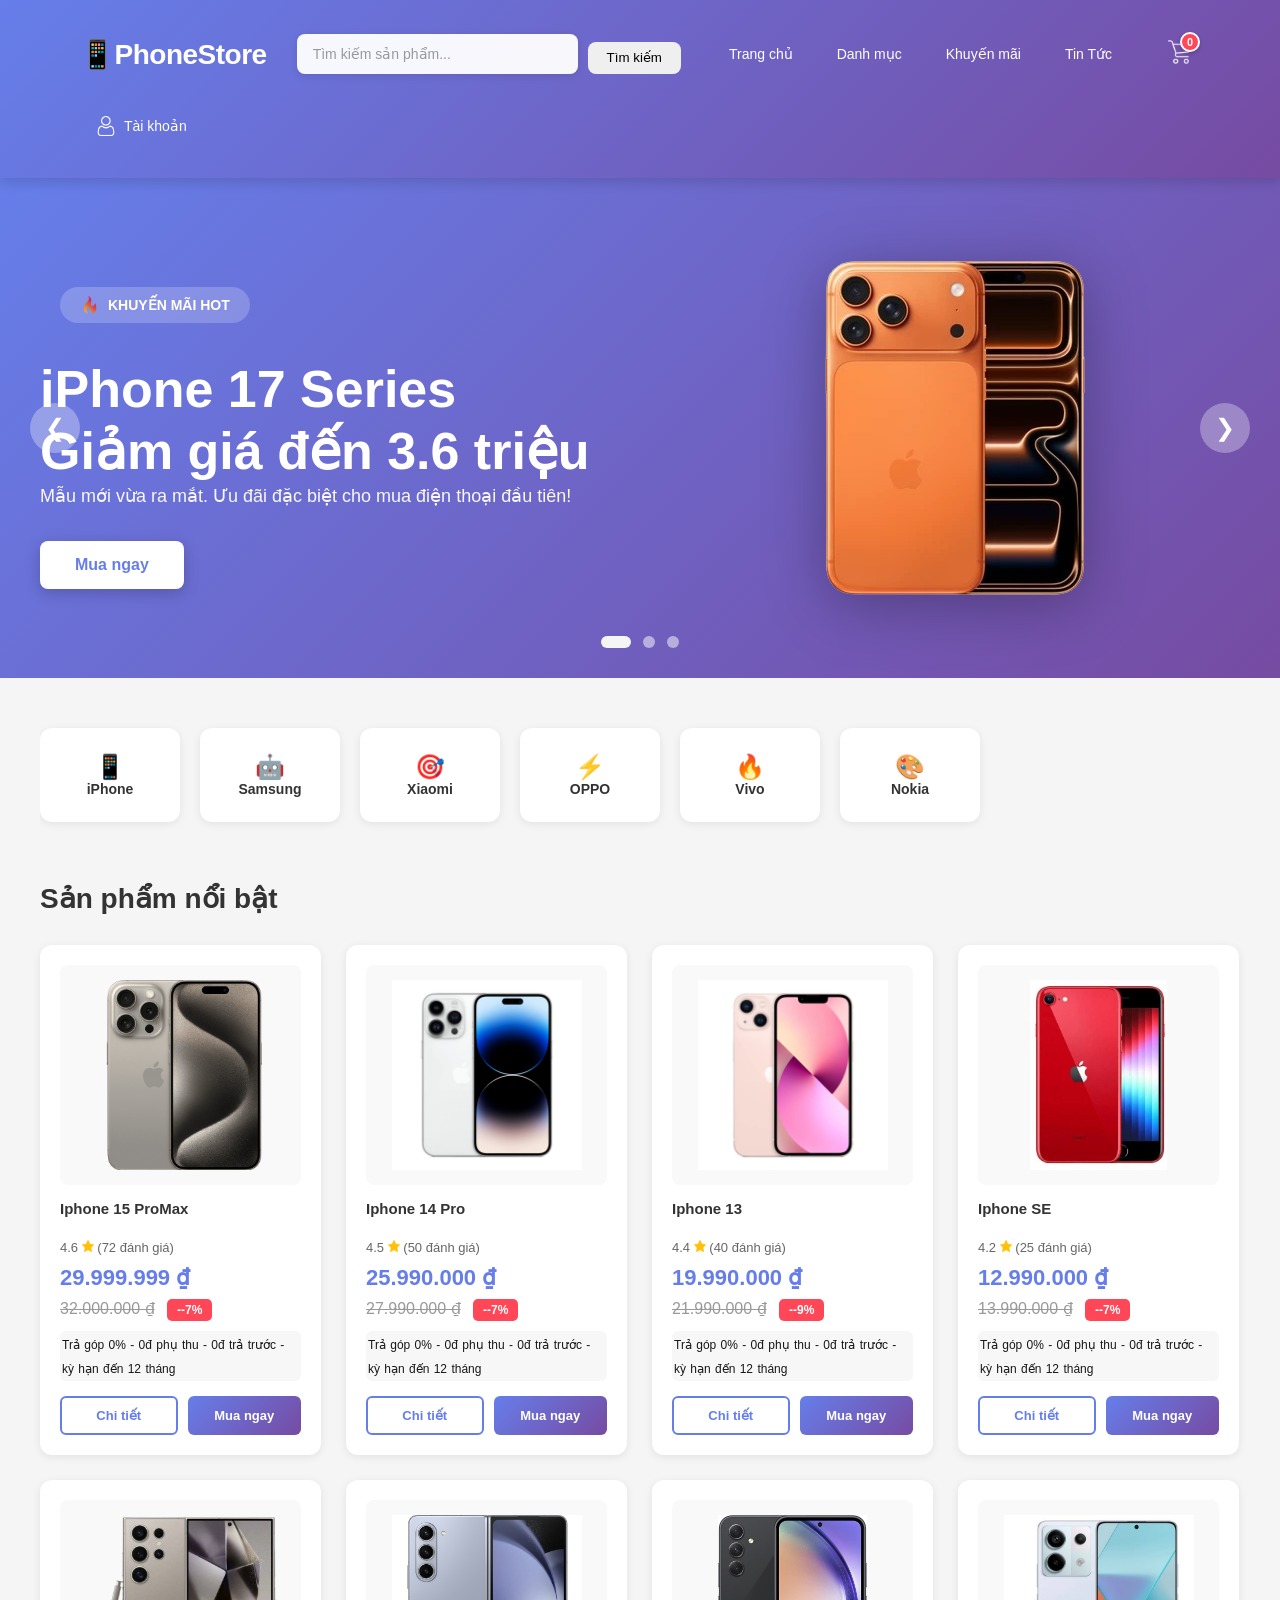
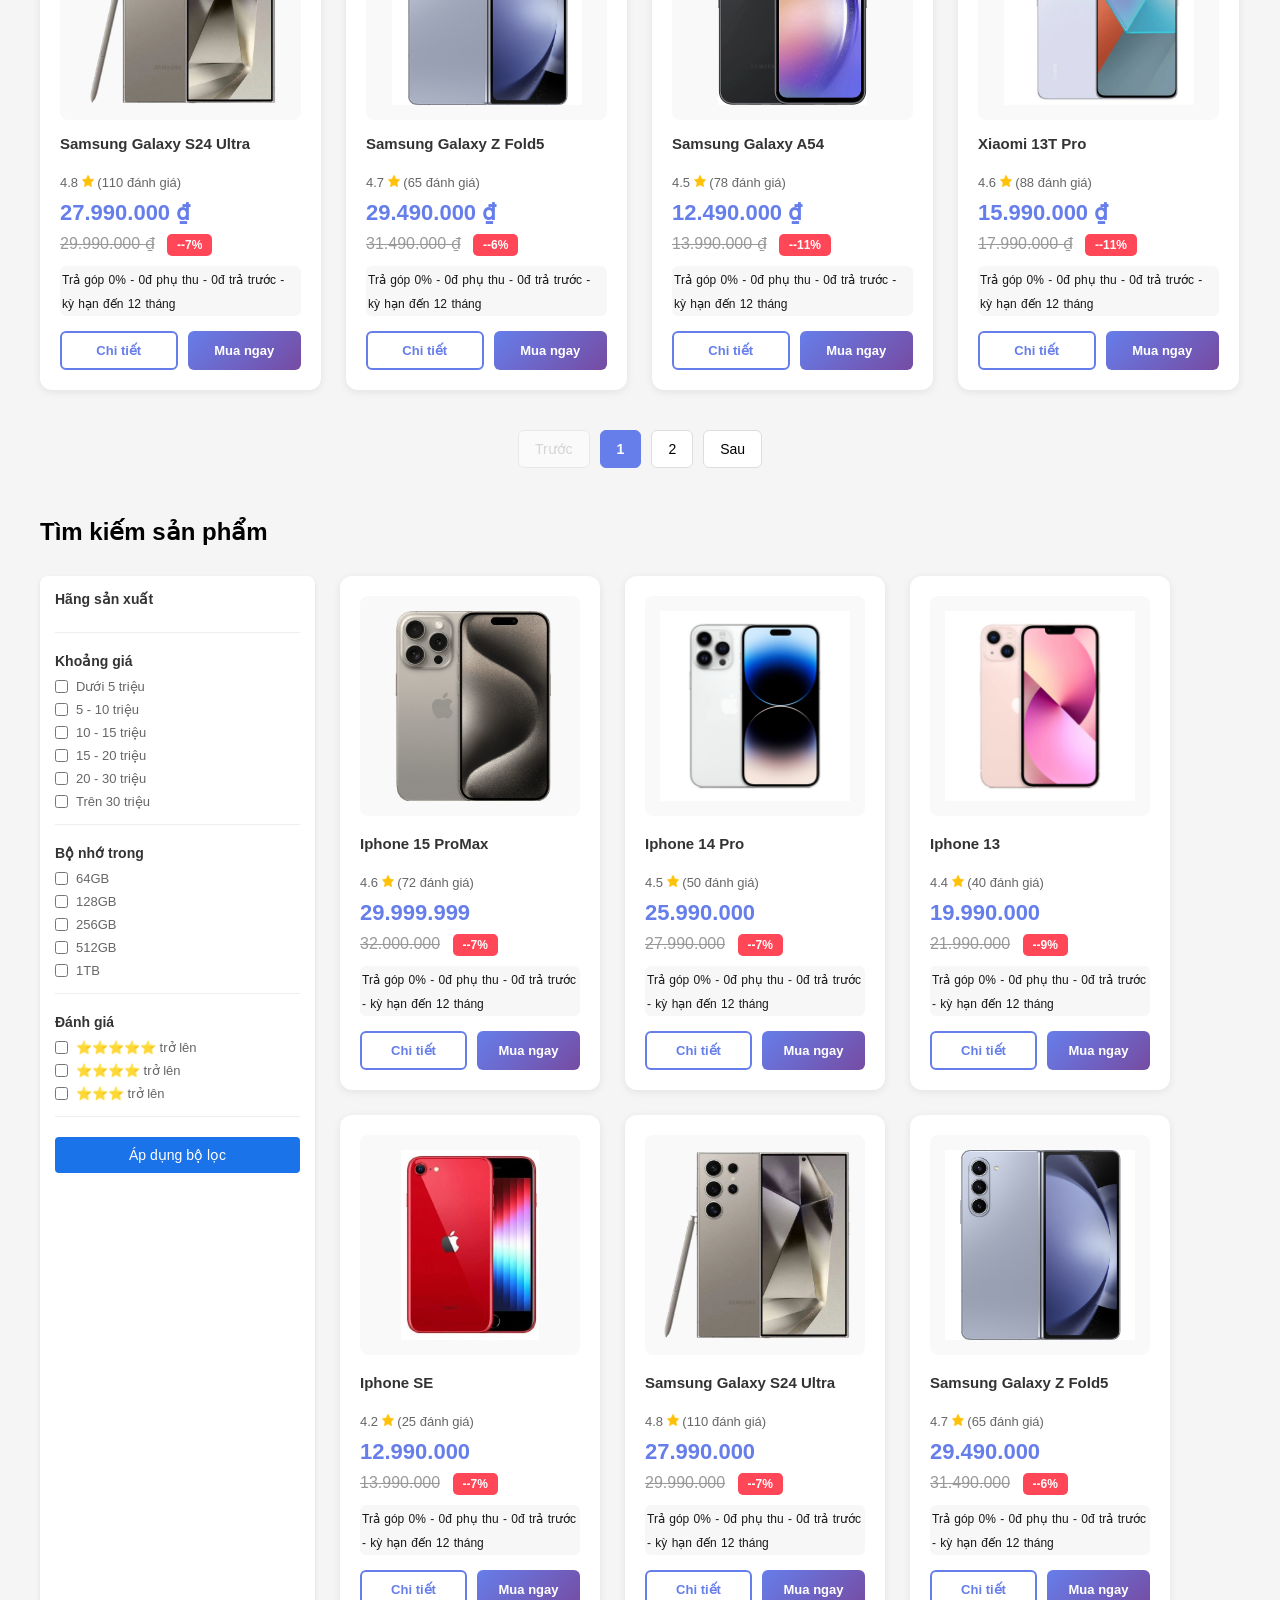
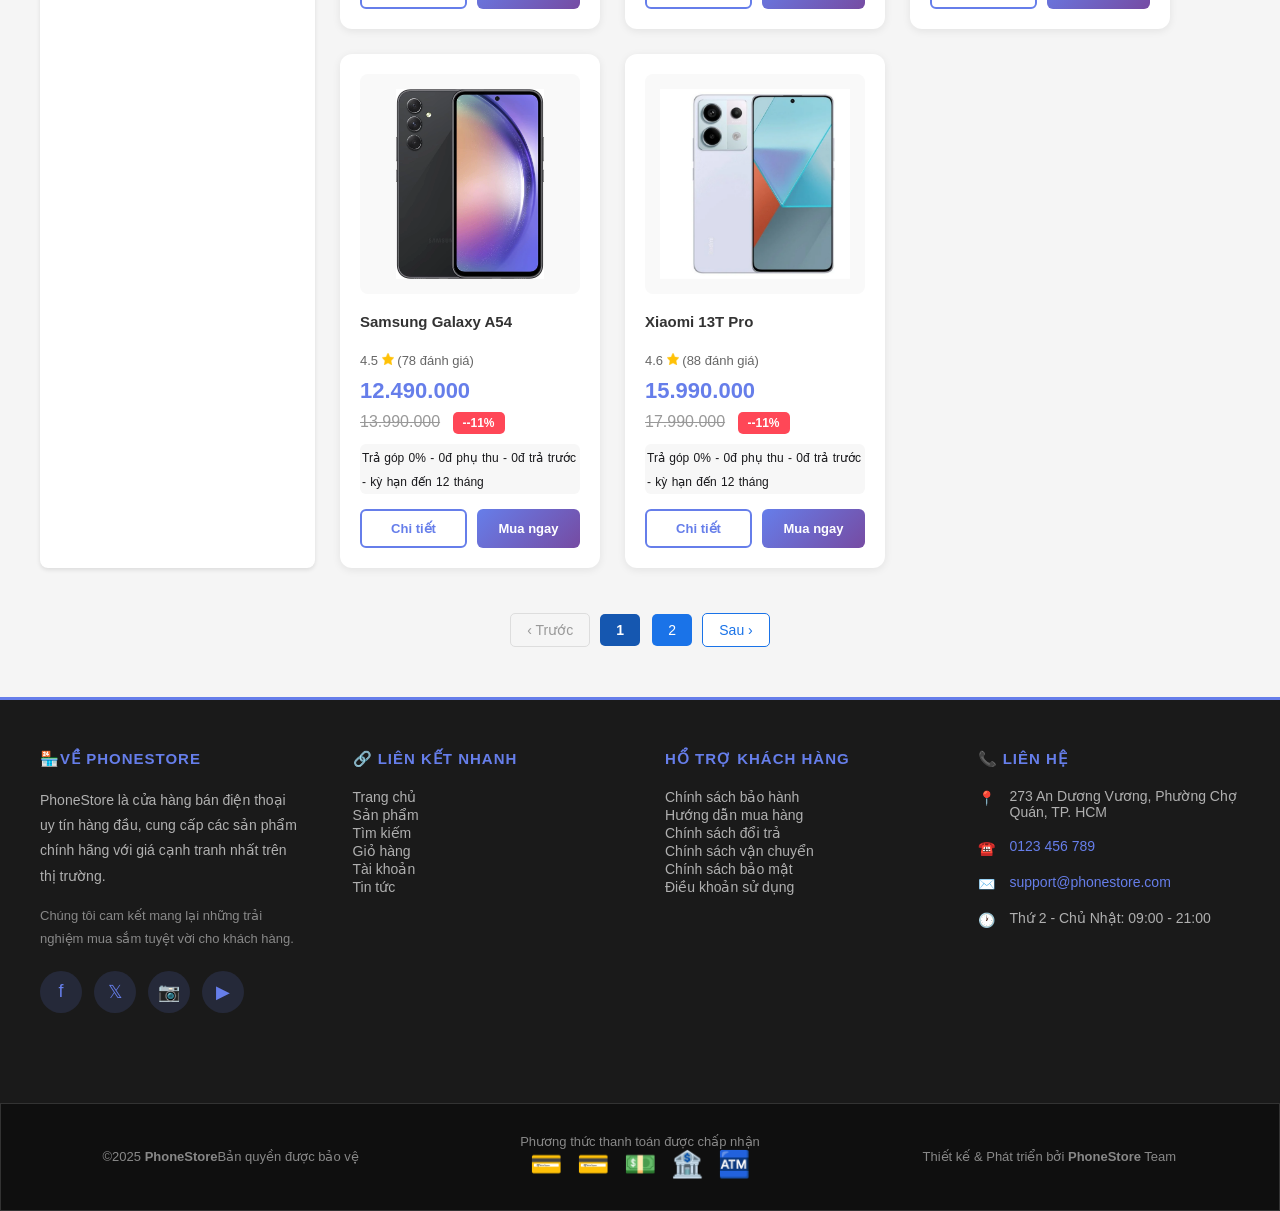
==== index.html @ 8c1ac4fa "cập nhật icon của web" ====
<!DOCTYPE html>
<html lang="en">

<head>
  <meta charset="UTF-8">
  <meta name="viewport" content="width=device-width, initial-scale=1.0">
  <link rel="icon" type="image/png" href="./assets/images/icons/logo-web.png">
  <link rel="shortcut icon" type="image/png" href="./assets/images/icons/logo-web.png">
  <title>Trang Chính Của Web Bán Điện Thoại</title>
  <link rel="stylesheet" href="./assets/css/duyddawng-components.css">
  <link rel="stylesheet" href="./assets/css/tuankhoi-user.css">
  <link rel="stylesheet" href="./assets/css/nt_nhan-search_bar.css">
  <link rel="stylesheet" href="assets/css/cuong-product-detail.css">
  <link rel="stylesheet" href="https://cdnjs.cloudflare.com/ajax/libs/font-awesome/6.0.0-beta3/css/all.min.css">
</head>

</head>

<body>
  <header class="main-header">
    <!-- Phần top của Header -->
    <div class="header-top">
      <!-- Logo -->
      <div class="logo">
        <a href="index.html">📱PhoneStore</a>
      </div>
      <!-- Thanh tìm kiếm (Thanh Nhàn) -->
      <div class="search-bar">
        <input type="text" placeholder="Tìm kiếm sản phẩm...">
        <button class="search-bar-btn">Tìm kiếm</button>
      </div>
      <!-- Menu điều hướng chính -->
      <nav class="main-nav">
        <ul>
          <li><a href="index.html#home">Trang chủ</a></li>
          <li><a href="index.html#products">Danh mục </a></li>
          <li><a href="index.html#promotions">Khuyến mãi</a></li>
          <li><a href="index.html#">Tin Tức</a></li>
        </ul>
      </nav>
      <!-- Hành động người dùng -->
      <div class="user-actions">
        <!-- Giỏ Hàng (Quốc Cường)-->
        <!-- Trỏ đến user-account.html và dùng hash #cart để sử dụng router -->
        <a href="user-account.html#cart" class="cart-icon">
          <div class="cart-icon-wrapper">
            <img src="./assets/images/icons/icon-cart.png" alt="icon cart" class="logo">
            <span class="cart-count">0</span>
          </div>
        </a>
      </div>
      <!-- Tài khoản (Tuấn Khôi) -->
      <div class="user-acount-area">
        <a class="acount-icon">
          <img src="./assets/images/icons/logo-account.png" alt="logo account" class="logo">
          <span>Tài khoản</span>
        </a>
      </div>
    </div>
  </header>
  <main>
    <!-- Banner/Slider Section -->
    <!-- nội dung nổi bật rộng lớn  -->
    <section class="hero-section">
      <div id="slider-container">
        <!-- Slide 1  -->
        <div class="slide active">
          <div class="slide-content">
            <div class="slide-text">
              <span class="slide-label">
                <img src="./assets/images/icons/fire.png" alt="icon promotion" class="icon-color">
                Khuyến Mãi Hot
              </span>
              <h1>iPhone 17 Series<br>Giảm giá đến 3.6 triệu</h1>
              <p>Mẫu mới vừa ra mắt. Ưu đãi đặc biệt cho mua điện thoại đầu tiên!</p>
              <!-- call to action  -->
              <a href="#products" class="cta-button">Mua ngay</a>
            </div>
            <div class="slide-img">
              <img src="./assets/images/products/ip17.png" alt="iphone 17 silde ">
            </div>
          </div>
        </div>
        <!-- ========Sile 2========= -->
        <div class="slide ">
          <div class="slide-content">
            <div class="slide-text">
              <span class="slide-label">
                <img src="./assets/images/icons/new.png" alt="Flagship" class="icon-color">
                Flagship Mới
              </span>
              <h1>Samsung Galaxy S25 Ultra<br>Công nghệ AI đột phá</h1>
              <p>Trải nghiệm tính năng AI thông minh. Giá ưu đãi chỉ có tại PhoneStore.</p>
              <a href="products" class="cta-button">Khám phá →</a>
            </div>
            <div class="slide-img">
              <img src="./assets/images/products/samsung-galaxy-s25-ultra.png" alt="Samsung Galaxy S25 Ultra">
            </div>
          </div>
        </div>
        <!-- ================ Sile 3 ================ -->
        <div class="slide">
          <div class="slide-content">
            <div class="slide-text">
              <span class="slide-label">
                <img src="./assets/images/icons/hot-deal.png" alt="Deal" class="icon-color">
                Deal Đặt Biệt
              </span>
              <h1>Xiaomi 15T Pro<br>Giá chỉ 19.360.000đ</h1>
              <p>Hiệu năng mạnh mẽ, camera đỉnh cao. Trả góp 0% lãi suất.</p>
              <a href="#products" class="cta-button">Xem ngay →</a>
            </div>
            <div class="slide-img">
              <img src="./assets/images/products/xiaomi-15t-pro.png" alt="Xiaomi 15T Pro">
            </div>
          </div>
        </div>
        <!-- nav Arrows -->
        <button class="slider-arrow prev" onclick="changeSlide(-1)">❮</button>
        <button class="slider-arrow next" onclick="changeSlide(1)">❯</button>
        <!-- nav Dots -->
        <div class="slider-nav">
          <span class="slider-dot active" onclick="setSlide(0)"></span>
          <span class="slider-dot" onclick="setSlide(1)"></span>
          <span class="slider-dot" onclick="setSlide(2)"></span>
        </div>
      </div>
    </section>
    <!-- Category Quick Access -->
    <section class="category-section" id="category-card">
      <div class="category-flex">
      </div>
      <!-- <a href="#" class="category-card">
          <div class="category-icon">🍎</div>
          <span>iPhone</span>
        </a>
        <a href="#" class="category-card">
          <div class="category-icon">📱</div>
          <span>Samsung</span>
        </a>
        <a href="#" class="category-card">
          <div class="category-icon">💫</div>
          <span>Oppo</span>
        </a>
        <a href="#" class="category-card">
          <div class="category-icon">🎯</div>
          <span>Xiaomi</span>
        </a>
        <a href="#" class="category-card">
          <div class="category-icon">⚡</div>
          <span>Vivo</span>
        </a>
        <a href="#" class="category-card">
          <div class="category-icon">🎨</div>
          <span>Realme</span>
        </a> -->
    </section>
    <!-- ==============PRODUCT================ -->
    <section class="products-section" id="products">
      <div class="section-header">
        <h2>Sản phẩm nổi bật</h2>
      </div>
      <div class="products-flex">
        <!-- Product 1 -->

      </div>
      <div class="product-detail">

      </div>
      <!-- Pagination -->
      <div class="pagination">

      </div>
    </section>

    <!--====================== search product===============================-->
    <div class="search-product-wrapper">
      <div class="search-product-header">
        <h2>Tìm kiếm sản phẩm</h2>
      </div>

      <div class="search-product-content-wrapper">
        <div class="search-product-navbar">
          <div class="filter-section">
            <div class="filter-group">
              <h3>Hãng sản xuất</h3>
              <div class="filter-options search-product-type">
                <label><input type="checkbox" value="Apple"> Apple</label>
                <label><input type="checkbox" value="Samsung"> Samsung</label>
                <label><input type="checkbox" value="Xiaomi"> Xiaomi</label>
                <label><input type="checkbox" value="OPPO"> OPPO</label>
                <label><input type="checkbox" value="Vivo"> Vivo</label>
                <label><input type="checkbox" value="Realme"> Realme</label>
              </div>
            </div>

            <div class="filter-group">
              <h3>Khoảng giá</h3>
              <div class="filter-options">
                <label><input type="checkbox" value="0-5"> Dưới 5 triệu</label>
                <label><input type="checkbox" value="5-10"> 5 - 10 triệu</label>
                <label><input type="checkbox" value="10-15"> 10 - 15 triệu</label>
                <label><input type="checkbox" value="15-20"> 15 - 20 triệu</label>
                <label><input type="checkbox" value="20-30"> 20 - 30 triệu</label>
                <label><input type="checkbox" value="30+"> Trên 30 triệu</label>
              </div>
            </div>

            <div class="filter-group">
              <h3>Bộ nhớ trong</h3>
              <div class="filter-options">
                <label><input type="checkbox" value="64GB"> 64GB</label>
                <label><input type="checkbox" value="128GB"> 128GB</label>
                <label><input type="checkbox" value="256GB"> 256GB</label>
                <label><input type="checkbox" value="512GB"> 512GB</label>
                <label><input type="checkbox" value="1TB"> 1TB</label>
              </div>
            </div>

            <div class="filter-group">
              <h3>Đánh giá</h3>
              <div class="filter-options">
                <label><input type="checkbox" value="5"> ⭐⭐⭐⭐⭐ trở lên</label>
                <label><input type="checkbox" value="4"> ⭐⭐⭐⭐ trở lên</label>
                <label><input type="checkbox" value="3"> ⭐⭐⭐ trở lên</label>
              </div>
            </div>

            <button class="apply-filter">Áp dụng bộ lọc</button>
          </div>
        </div>
        <div class="search-product-content">

        </div>
        <div class="search-product-pagination"></div>
      </div>
    </div>
    <!-- quoocscuongwf-render Product details -->
    <div class="product-container">
    </div>
  </main>
  <footer>
    <div class="footer-content">

      <div class="footer-section">
        <h3>🏪Về PhoneStore</h3>
        <p>PhoneStore là cửa hàng bán điện thoại uy tín hàng đầu, cung cấp các sản phẩm chính hãng với giá cạnh tranh
          nhất trên thị trường.</p>
        <p style="margin-top: 15px; color: #888; font-size: 13px;">Chúng tôi cam kết mang lại những trải nghiệm mua sắm
          tuyệt vời cho khách hàng.</p>
        <div class="social-links">
          <a href="#" title="Facebook">f</a>
          <a href="#" title="Twitter">𝕏</a>
          <a href="#" title="Instagram">📷</a>
          <a href="#" title="YouTube">▶</a>
        </div>
      </div>
      <!-- link truy cập nhanh  -->
      <div class="footer-section">
        <h3>🔗 Liên Kết Nhanh</h3>
        <ul>
          <li><a href="index.html">Trang chủ</a></li>
          <li><a href="index.html#products">Sản phẩm</a></li>
          <li><a href="#search">Tìm kiếm</a></li>
          <li><a href="user-account.html#cart">Giỏ hàng</a></li>
          <li><a href="auth.html">Tài khoản</a></li>
          <li><a href="#news">Tin tức</a></li>
        </ul>
      </div>
      <!-- dịch vụ khách hàng  -->
      <div class="footer-section">
        <h3>Hổ Trợ Khách Hàng</h3>
        <ul>
          <li><a href="#">Chính sách bảo hành</a></li>
          <li><a href="#">Hướng dẫn mua hàng</a></li>
          <li><a href="#">Chính sách đổi trả</a></li>
          <li><a href="#">Chính sách vận chuyển</a></li>
          <li><a href="#">Chính sách bảo mật</a></li>
          <li><a href="#">Điều khoản sử dụng</a></li>
        </ul>
      </div>
      <!-- thông tin liên lạc  -->
      <div class="footer-section">
        <h3>📞 Liên Hệ</h3>
        <div class="contact-info">
          <span class="contact-info-icon">📍</span>
          <span>273 An Dương Vương, Phường Chợ Quán, TP. HCM</span>
        </div>
        <div class="contact-info">
          <span class="contact-info-icon">☎️</span>
          <span><a href="tel:0123456789">0123 456 789</a></span>
        </div>
        <div class="contact-info">
          <span class="contact-info-icon">✉️</span>
          <span><a href="mailto:support@phonestore.com">support@phonestore.com</a></span>
        </div>
        <div class="contact-info">
          <span class="contact-info-icon">🕐</span>
          <span>Thứ 2 - Chủ Nhật: 09:00 - 21:00</span>
        </div>
      </div>
    </div>

    <!-- Footer Buttom  -->
    <div class="footer-bottom">
      <div class="footer-bottom-content">
        <div class="footer-bottom-left">
          <p>&copy;2025 <strong>PhoneStore</strong>Bản quyền được bảo vệ</p>
        </div>
        <div class="footer-bottom-center">
          <p>Phương thức thanh toán được chấp nhận</p>
          <div class="payment-methods">
            <span class="payment-icon" title="Visa">💳</span>
            <span class="payment-icon" title="Mastercard">💳</span>
            <span class="payment-icon" title="Tiền mặt (COD)">💵</span>
            <span class="payment-icon" title="PayPal">🏦</span>
            <span class="payment-icon" title="Chuyển khoản">🏧</span>
          </div>
        </div>
        <div class="footer-bottom-right">
          <p>Thiết kế & Phát triển bởi <strong>PhoneStore</strong> Team</p>
        </div>
      </div>
    </div>
  </footer>
  <!--=============== PHẢI ĐỂ ĐẦU ================-->
  <script src="./assets/js/storage-config.js"></script>
  <script src="./assets/js/duyddawng-data-categories.js"></script>
  <script src="./assets/js/Trang-dataProduct.js"></script>
  <!-- ========================================== -->
  <script src="./assets/js/compoment.js"></script>
  <script src="./assets/js/Trang-dataImportGoods.js"></script>

  <script src="./assets/js/quoocscuongwf-index.js"></script>
  <script type="module" src="./assets/js/quoocscuongwf-cart.js"></script>
  <script src="./assets/js/user-local-storage.js"></script>
  <script src="./assets/js/duyddawng-category-sync.js"></script>
  <script src="./assets/js/tuankhoi-validation.js"></script>
  <script src="./assets/js/nt_nhan-search_bar.js"></script>
</body>

</html>
---- assets/css/duyddawng-components.css ----
.fa-home:before {
    content: "🏠";
}

.fa-tags:before {
    content: "🏷️";
}

.fa-box:before {
    content: "📦";
}

.fa-shopping-cart:before {
    content: "🛒";
}

.fa-edit:before {
    content: "✏️";
}

.fa-eye-slash:before {
    content: "👁️‍🗨️";
}

/* Cập nhật emoji */
.fa-eye:before {
    content: "👁️";
}

.fa-chevron-left:before {
    content: "◀";
}

.fa-chevron-right:before {
    content: "▶";
}

.fa-check-circle:before {
    content: "✓";
}

.fa-inbox:before {
    content: "📥";
}

.fa-times-circle:before {
    content: "✗";
}

.fa-upload:before {
    content: "📤";
}

.fa-image:before {
    content: "🖼️";
}

.fa-plus:before {
    content: "➕";
}

.fa-times:before {
    content: "✖️";
}

.fa-check:before {
    content: "✔️";
}
.fa-save::before{
    content: "💾";
}
html, body {
    height: 100%;
}
body {
    display: flex;
    flex-direction: column;
}
/* =================HEADER=========== */
/* xóa mặc định  */
* {
    margin: 0;
    padding: 0;
    box-sizing: border-box;
}

body {
    font-family: 'Segoe UI', Tahoma, Geneva, Verdana, sans-serif;
    background-color: #f5f5f5;
    min-width: 500px;
}
/* header chính */
.main-header {
    background: linear-gradient(135deg, #667eea 0%, #764ba2 100%);
    position: sticky;
    /* cho lúc nào cũng ở trên  */
    top: 0;
    /* độ chìm -> me 1000 */
    z-index: 1000;
    box-shadow: 0 4px 12px rgba(0, 0, 0, 0.15);
    padding: 16px 40px;
    display: flex;
    justify-content: space-between;
    align-items: center;
}

/* bố cục header  */
.header-top {
    display: flex;
    justify-content: space-between;
    align-items: center;
    padding: 16px 40px;
    /* khoảng cách giữa các phần tử */
    gap: 30px;
    /* cho xuống hàng  */
    flex-wrap: wrap;
}

/* logo */
.logo a {
    /* bỏ gạch dưới  */
    text-decoration: none;
    font-size: 28px;
    font-weight: 700;
    color: white;
    /* giảm khoảng cách */
    letter-spacing: -0.5px;
    /* không cho xuống hàng  */
    white-space: nowrap;
}
/* thanh tìm kiếm  */
.search-bar {
    /* 1 1 0 */
    flex: 1;
    min-width: 250px;
    position: relative;
}

.search-bar input {
    width: 100%;
    padding: 12px 16px;
    /* xóa border và bo tròn gốc */
    border: none;
    border-radius: 8px;
    background-color: rgba(255, 255, 255, 0.95);
    font-size: 14px;
    /* tất cả hiệu ứng 0.3s */
    transition: all 0.3s ease;
    /* THÊM MỚI: Thêm shadow cho input */
    box-shadow: 0 2px 8px rgba(0, 0, 0, 0.1);
}

.search-bar input:focus {
    outline: none;
    background-color: white;
    box-shadow: 0 4px 12px rgba(0, 0, 0, 0.15);
}
/* chữ chìm đổi màu */
.search-bar input::placeholder {
    color: #999;
}

/* menu điều hướng  */
.main-nav ul {
    list-style: none;
    display: flex;
    gap: 8px;
    align-items: center;
}

.main-nav a {
    display: block;
    padding: 10px 18px;
    text-decoration: none;
    color: white;
    font-weight: 500;
    font-size: 14px;
    border-radius: 6px;
    /* tất cả hiệu ứng 0.3s */
    transition: all 0.3s ease;
    position: relative;
}

.main-nav a:hover {
    background-color: rgba(255, 255, 255, 0.2);
    /* di chuyển lên trên  */
    transform: translateY(-2px);
}
/* tạo phần tử giả dấu gạch dưới  */
.main-nav a::after {
    /* không cần chèn cái gì vào hết  */
    content: '';
    /* duy chuyển tự do */
    position: absolute;
    bottom: 5px;
    left: 18px;
    right: 18px;
    height: 2px;
    background-color: white;
    /* ban đầu ẩn nó đi  */
    transform: scaleX(0);
    transition: transform 0.3s ease;
}

/* bấm vào mới hiện */
.main-nav a:hover::after {
    transform: scaleX(1);
}
/* hành động người dùng  */
.user-actions {
    display: flex;
    gap: 20px;
    align-items: center;
}

/* con chỏ  */
.cart-icon-wrapper, .acount-icon {
    position: relative;
    padding: 8px;
    cursor: pointer;
    transition: transform 0.3s ease;
}

/* phóng to lên tí */
.cart-icon-wrapper:hover, .acount-icon:hover {
    transform: scale(1.1);
}
/* icon */
.cart-icon-wrapper img, .acount-icon img {
    width: 24px;
    height: 24px;
    /* THÊM MỚI: Filter để icon trắng trên background tối */
    filter: brightness(0) invert(1);
}

/* số điếm giỏ hàng  */
.cart-count {
    position: absolute;
    top: 0;
    right: 0;
    background-color: #ff4757;
    border-radius: 50%;
    width: 20px;
    height: 20px;
    font-size: 11px;
    font-weight: bold;
    display: flex;
    align-items: center;
    justify-content: center;
    color: white;
    border: 2px solid white;
    box-shadow: 0 2px 4px rgba(0, 0, 0, 0.2);
}

/* tài khoản  */
.user-acount-area a {
    display: flex;
    align-items: center;
    gap: 8px;
    text-decoration: none;
    color: white;
    font-weight: 500;
    font-size: 14px;
    padding: 10px 16px;
    border-radius: 6px;
    /* tất cả hiệu ứng 0.3s */
    transition: all 0.3s ease;
}

.user-acount-area a:hover {
    background-color: rgba(255, 255, 255, 0.2);
    transform: translateY(-2px);
}

.user-acount-area img {
    width: 20px;
    height: 20px;
    filter: brightness(0) invert(1);
}

/*drop down menu, nho them user-acount-area*/
.dropdown-menu {
    border-radius: 15px;
    min-width: fit-content;
    min-height: fit-content;
    width: 200%;
    right: 0;
    top: calc(100% + 15px);
    background-color: white;
    position: absolute;
}

.dropdown-menu::after {
    content: "";
    position: absolute;
    right: 25px;
    top: -15px;
    border-top: none;
    border-right: 15px solid transparent;
    border-left: 15px solid transparent;
    border-bottom: 15px solid;
}

.dropdown-menu::before {
    content: "";
    position: absolute;
    top: -15px;
    width: 100%;
    height: 15px;
}

.dropdown-menu ul {
    list-style-type: none;
    min-width: fit-content;
    justify-content: space-evenly;
    display: flex;
    padding: 5px 0px;
    cursor: default;
}

.dropdown-menu ul li {
    width: 50%;
    display: flex;
    justify-content: center;
    padding: 0.3em 0;
}

.dropdown-menu ul li button {
    width: 80%;
    border: none;
    font-size: 14px;
    font-weight: bold;
    background: none;
    min-width: fit-content;
    cursor: pointer;
    align-items: center;
    padding: 0.4em 0.5em;
}

.dropdown-menu ul li #sign-in {
    border: solid 0.1px;
    border-radius: 5px;
    background-color: black;
    color: white;
}


.dropdown-menu ul li #sign-up {
    border: solid 0.1px;
    border-radius: 5px;
}

.cart-icon a {
    text-decoration: none;
    color: white;
}


/* =================FOOTER================ */
 footer {
    /* background-color: #1a1a1a; */
    background-color: #1a1a1a;
    border-top: 3px solid #667eea;
    margin-top: auto;
}
.footer-content{
    max-width: 1400px;
    /* sát trên trái phải auto */
    margin: 0 auto;
    padding: 50px 40px;
    display: flex;
    flex-wrap: wrap;
    justify-content: space-between;
    /* khoảng cách giữa các thư mục */
    gap: 50px;
}
.footer-section{
    /* điều phối xung quanh 220px */
    flex: 1 1 220px;
}
.footer-section h3{
    color: #667eea;
    margin-bottom: 20px;
    font-size: 15px;
    font-weight: 700;
    /* tất cả chữ thành in hoa */
    text-transform: uppercase;
    /* thêm khoảng cách giữa các chữ 1px */
    letter-spacing: 1px;
}
.footer-section ul{
    /* loại bỏ dấu tròn */
    list-style: none;
    gap: 14px;
}
.footer-section ul li a{
    color: #b0b0b0;
    text-decoration: none;
    font-size: 14px;
    transition: all 0.3s ease;
    /* áp dụng cho transfrorm và nó bao bọc phần tử (không chiếm hết dòng) */
    display: inline-block;
}
.footer-section ul li a:hover {
    color: #667eea;
    /* lên trên 5px */
    transform: translateX(5px);
}
.footer-section p {
    font-size: 14px;
    line-height: 1.8;
    margin-bottom: 15px;
    color: #b0b0b0;
}
/* tạo 1 cái container chứa thông tin riêng */
.contact-info{
    display: flex;
    /* trục phụ  */
    align-items: flex-start;
    margin-top: 18px;
    gap: 12px;
}
/* không thây đổi kích thước icon */
.contact-info-icon{
    color: #667eea;
    width: 20px;
    margin-top: 2px;
    flex-shrink: 0;
    font-size: 16px;
}
.contact-info span {
    font-size: 14px;
    color: #b0b0b0;
}
.contact-info a{
    color: #667eea;
    text-decoration: none;
    transition: all 0.3s ease;
}
.contact-info a:hover{
    color: #764ba2;
    text-decoration: underline;
}
.social-links {
    display: flex;
    gap: 12px;
    margin-top: 20px;
}
.social-links a{
    /* cho các phần trên 1 hàng */
    width: 42px;
    height: 42px;
    background-color: rgba(102, 126, 234, 0.15);
    color: #667eea;
    display: inline-flex;
    justify-content: center;
    align-items:center;
    border-radius: 50%;
    text-decoration: none;
    transition: all 0.3s ease;
    font-size: 18px;
    /* nền trong suốt cho mượt mà  */
    border:2px solid transparent ;
}
.social-links a:hover{
    background-color: #667eea;
    color:white;
    /* duy chuyển lên trên  */
    transform:translateY(-5px);
    border-color:#667eea;
}

 .footer-bottom{
    border: 1px solid #333;
    margin-top: 40px;
    padding-top: 30px;
    background-color: #0f0f0f;
 }
 /* =========FOOTER BOTTOM======== */
.footer-bottom-content {
    max-width: 1400px;
    margin: 0 auto;
    padding: 0 40px 30px 40px;
    display: flex;
    justify-content: space-between;
    align-items: center;
    gap: 30px;
    /* cho phép xuống dòng */
    flex-wrap: wrap;
}
.footer-bottom-left,
.footer-bottom-center,
.footer-bottom-right{
    text-align: center;
    flex: 1;
}
.footer-bottom p{
    font-size: 13px;
    color: #888;
}
.payment-methods{
    display: flex;
    gap: 15px;
    align-items: center;
    justify-content: center;
    flex-wrap: wrap;    
    font-size: 26px;
}
.payment-icon{
    color: #667eea;
    transition: all 0.3s ease;
    cursor: pointer;
}
.payment-icon:hover{
    transform: scale(1.2);
    color: #764ba2;
}
/* ============================= */

.icon-while{
    width: 20px;
    height: 20px;
    filter: brightness(0) invert(1);
}
.icon-color {
    width: 20px;
    height: 20px;
}
.icon-stars{
    width: 12px;
    height: 12px;
}
.admin-info {
    display: flex;
    align-items: center;
    gap: 15px;
    color: white;
}

.admin-avatar {
    width: 40px;
    height: 40px;
    background-color: rgba(255, 255, 255, 0.3);
    border-radius: 50%;
    display: flex;
    align-items: center;
    justify-content: center;
    font-size: 20px;
    border: 2px solid rgba(255, 255, 255, 0.5);
}

.admin-user {
    display: flex;
    flex-direction: column;
}

.admin-user span:first-child {
    font-weight: 600;
    font-size: 14px;
}

.admin-user span:last-child {
    font-size: 12px;
    opacity: 0.9;
}

.logout-btn {
    background-color: rgba(255, 255, 255, 0.2);
    color: white;
    border: none;
    padding: 8px 16px;
    border-radius: 6px;
    cursor: pointer;
    font-size: 14px;
    transition: all 0.3s ease;
    display: flex;
    align-items: center;
    gap: 8px;
}

.logout-btn:hover {
    background-color: rgba(255, 255, 255, 0.3);
    transform: translateY(-2px);
}

/* ===== MAIN CONTAINER - LAYOUT CHÍNH ===== */
.main-container {
    display: flex;
    flex: 1; /* Chiếm hết không gian còn lại */
}

/* ===== SIDEBAR - MENU TRÁI ===== */
.sidebar {
    width: 250px;
    background: linear-gradient(180deg, #667eea 0%, #5a67d8 100%);
    /* Gradient từ xanh sang tím, từ trên xuống dưới */
    color: white;
    padding: 30px 0;
    box-shadow: 2px 0 8px rgba(0, 0, 0, 0.1);
    overflow-y: auto; /* Cho phép scroll nếu menu dài */
}

.sidebar-brand {
    display: flex;
    align-items: center;
    gap: 12px;
    padding: 0 20px;
    margin-bottom: 40px;
    
}

.sidebar-brand-icon {
    font-size: 28px;
    background-color: rgba(255, 255, 255, 0.2);
    width: 45px;
    height: 45px;
    display: flex;
    align-items: center;
    justify-content: center;
    border-radius: 10px;
}

.sidebar-brand-text {
    font-weight: 700;
    font-size: 18px;
}

.sidebar-menu {
    list-style: none;
}

.sidebar-menu li {
    margin-bottom: 8px;
}

.sidebar-menu-item {
    display: flex;
    align-items: center;
    gap: 15px;
    padding: 12px 20px;
    color: rgba(255, 255, 255, 0.8);
    text-decoration: none;
    transition: all 0.3s ease;
    cursor: pointer;
    position: relative;
    
}

.sidebar-menu-item:hover {
    background-color: rgba(255, 255, 255, 0.1);
    color: white;
    padding-left: 30px; /* Dịch sang phải khi hover */
}

.sidebar-menu-item.active {
    background-color: rgba(255, 255, 255, 0.2);
    color: white;
    border-right: 4px solid white; /* Gạch phải cho active */
    font-weight: 600;
}

.sidebar-menu-item svg {
    width: 20px;
    height: 20px;
    flex-shrink: 0;
}
.sidebar-menu-item span{
    color: white;
}
.sidebar-section-title {
    padding: 15px 20px;
    font-size: 12px;
    font-weight: 700;
    text-transform: uppercase;
    color: rgba(255, 255, 255, 0.5);
    letter-spacing: 1px;
    margin-top: 20px;
}
/* ===== CATEGORY QUICK ACCESS ===== */
.category-section {
    max-width: 1400px;
    margin: 0 auto 50px;
    padding: 0 40px;
}

.category-flex {
    display: flex;
    gap: 20px;
    overflow-x: auto;
    padding: 10px 0;
}

.category-card {
    min-width: 140px;
    padding: 25px 20px;
    background: white;
    border-radius: 12px;
    text-align: center;
    text-decoration: none;
    color: #333;
    transition: all 0.3s ease;
    box-shadow: 0 2px 8px rgba(0, 0, 0, 0.08);
}

.category-card:hover {
    transform: translateY(-5px);
    box-shadow: 0 4px 16px rgba(0, 0, 0, 0.12);
}

.category-icon {
    font-size: 36px;
    /* margin-bottom: 12px; */
}

.category-card span {
    display: block;
    font-weight: 600;
    font-size: 14px;
}
/* ===== CONTENT AREA - NỘI DUNG CHÍNH ===== */
.content-area {
    flex: 1; /* Chiếm phần còn lại của không gian */
    padding: 30px;
    overflow-y: auto; /* Scroll dọc nếu content dài */
}

.dashboard-header {
    margin-bottom: 30px;
}

.dashboard-header h1 {
    font-size: 32px;
    color: #333;
    margin-bottom: 8px;
    
}

.dashboard-header p {
    color: #666;
    font-size: 14px;
}

/* ===== DASHBOARD STATS - THẺ THỐNG KÊ ===== */
.dashboard-stats {
    display: flex;
    flex-wrap: wrap;
    /* Sử dụng flexbox thay vì grid */
    gap: 20px;
    margin-bottom: 30px;
}

.stat-card {
    background: white;
    padding: 24px;
    border-radius: 12px;
    box-shadow: 0 2px 8px rgba(0, 0, 0, 0.08);
    transition: all 0.3s ease;
    display: flex;
    align-items: flex-start;
    gap: 20px;
    /* MỚI THÊM: Card hiển thị số liệu thống kê */
    flex: 1 1 240px;
    /* Flex basis 240px, mỗi card chiếm tối thiểu 240px */
    min-width: 240px;
}

.stat-card:hover {
    box-shadow: 0 4px 16px rgba(0, 0, 0, 0.12);
    transform: translateY(-4px); /* Nổi lên khi hover */
}

.stat-icon {
    font-size: 32px;
    width: 60px;
    height: 60px;
    background: linear-gradient(135deg, #667eea 0%, #764ba2 100%);
    color: white;
    border-radius: 10px;
    display: flex;
    align-items: center;
    justify-content: center;
    flex-shrink: 0; /* Không co lại khi content dài */
}

.stat-icon svg {
    width: 32px;
    height: 32px;
}

.stat-content h3 {
    font-size: 12px;
    color: #999;
    text-transform: uppercase;
    margin-bottom: 8px;
    font-weight: 600;
}

.stat-content p {
    font-size: 28px;
    font-weight: 700;
    color: #333;
}



/* =====================HERO BANNER/SLIDER================= */
.hero-section{
    position: relative;
    width: 100%;
    height: 500px;
    /* bị tràn là ẩn liền  */
    overflow: hidden;
    margin-bottom: 40px;
}
#slider-container{
    position: relative;
    width: 100%;
    height: 100%;
}
.slide{
    position: absolute;
    width: 100%;
    height: 100%;
    /* độ đục , ẩn slide đi */
    opacity: 0;
    transition: opacity 1s ease-in-out;
    background: linear-gradient(135deg, #667eea 0%, #764ba2 100%);
    display: flex;
    justify-content: center;
    align-items: center;
}
.slide.active{
    opacity: 1;
}
.slide-content{
    max-width: 1400px;
    padding: 0 40px;
    display: flex;
    align-items: center;
    justify-content: space-between;
    gap: 60px;
    width: 100%;
}
.slide-text{
    flex: 1;
    color: white;
}
.slide-label{
    display: inline-flex;
    align-items: center;
    gap: 8px;
    background-color: rgba(255, 255, 255, 0.2);
    padding: 8px 20px;
    border-radius: 20px;
    font-size: 14px;
    font-weight: 600;
    margin: 20px;
    text-transform: uppercase;
}
.slide-text h1{
    font-size: 52px;
    font-weight: 700;
    margin-top: 15px;
    line-height: 1.2;
}
.slide-text p {
    font-size: 18px;
    margin-bottom: 30px;
    opacity: 0.95;
    line-height: 1.6;
}
.cta-button{
    display: inline-block;
    background-color: white;
    color: #667eea;
    padding: 15px 35px;
    border-radius: 8px;
    /* bỏ gạch dưới  */
    text-decoration: none;
    font-weight: 600;
    font-size: 16px;
    transition: all 0.3 ease;
    box-shadow: 0 4px 15px rgba(0, 0, 0, 0.2);
}
.cta-button:hover{
    transform: translateY(-3px);
    box-shadow: 0 6px 20px rgba(0, 0, 0, 0.3);
}
.slide-img{
    flex: 1;
    display: flex;
    justify-content: center;
    align-items: center;
}
.slide-img img{
    max-width: 100%;
    max-height: 400px;
    /* giữ hình ảnh giữ nguyên trang thái ban đầu không bị méo */
    object-fit: contain;
    /* tạo bóng cho hình ảnh dựa vào nôi dung thực tế  */
    filter: drop-shadow(0 10px 30px rgba(0, 0, 0, 0.3));
}
.slider-nav{
    position: absolute;
    bottom: 30px;
    /* ra chính giữa nhưng chưa + chính nó(méo) */
    left: 50%;
    /* dịch chuyển (kích thước) theo chiều ngang về trái(giữa hoàn chỉnh ) */
    transform: translateX(-50%);
    display: flex;
    gap: 12px;
    /* cho hiển thị lên trước */
    z-index: 10;
}
.slider-dot{
    width: 12px;
    height: 12px;
    border-radius: 50%;
    background-color: rgba(255, 255, 255, 0.5);
    cursor: pointer;
    transition: all 0.3s ease;
}
.slider-dot.active{
    background-color: #f5f5f5;
    width: 30px;
    border-radius: 6px;
}
.slider-arrow{
    position: absolute;
    top: 50%;
    transform: translateY(-50%);
    background-color: rgba(255, 255, 255, 0.3);
    color: white;
    border: none;
    width: 50px;
    height: 50px;
    border-radius: 50%;
    font-size: 24px;
    cursor: pointer;
    transform: all 0.3s ease;
    z-index: 10;
}
.slider-arrow:hover{
    background-color: rgba(255, 255, 255, 0.5);
}
.slider-arrow.prev{
    left: 30px;
}
.slider-arrow.next{
    right: 30px;
}

.icon-color {
    display: inline-block;
    width: 20px;
    height: 20px;
    background:none;
    border-radius: 3px;
}
.product-promotions{
    box-sizing:border-box;
    color: rgb(24, 24, 27);
    display: block;
    cursor: pointer;
    background-color: #f7f7f7;
    border-radius: 6px;
    padding: 2px;
    height: 50px;
    line-height: 24px;
    margin-top: 10px;
}
.coupon-price{
    word-spacing: 1px;
    font-size: 12px;
    font-weight: 400;
    text-rendering: optimizeSpeed;
}
/* ================Product============= */
.products-section {
    max-width: 1400px;
    margin: 0 auto 50px;
    padding: 0 40px;
}
.section-header{
    display: flex;
    justify-content: space-between;
    align-items: center;
    margin-bottom: 30px;
}
.section-header h2{
    font-size: 28px;
    color: #333;
}
.products-flex{
    display: flex;
    flex-wrap: wrap;
    gap: 25px;
}
.product-card{
    /* (100% + 25*3)=> -19px */
    flex: 0 0 calc(25% - 19px);
    max-width: calc(25% - 19px);
    min-width: 260px;
    background: white;
    border-radius: 12px;
    padding: 20px;
    /* bỏ gạch dưới */
    text-decoration: none;
    color: #333;
    transition: all 0.3s ease;
    box-shadow: 0 2px 8px rgba(0, 0, 0, 0.08);
    display: flex;
    flex-direction: column;
}
.product-card:hover{
    transform: translateY(-8px);
    box-shadow: 0 8px 24px rgba(0, 0, 0, 0.15);
}
.product-img{
    width: 100%;
    height: 220px;
    /* không thây đổi kích thước ảnh chuyển vào  */
    object-fit: contain;
    margin-bottom: 15px;
    background-color: #f9f9f9;
    border-radius: 8px;
    padding: 15px;
}
.product-name{
    font-size: 15px;
    font-weight: 600;
    min-height: 40px;
    /* giới hạn văn bản trong 2 dòng  */
    display: -webkit-box;
    /* -webkit-line-clamp:2; */
    /* các phần tử con sắp xếp theo chiều dọc  */
    -webkit-box-orient: vertical;
    /* ẩn văn bản thừa đi */
    overflow: hidden;
}
.product-rating{
    display: flex;
    align-items: center;
    gap: 8px;
    margin-bottom: 10px;
}
.rating-text{
    font-size: 13px;
    color: #666;
}
.product-price-wraper{
    margin-top: auto;
}
.product-price{
    font-size: 22px;
    font-weight: 700;
    color: #667eea;
    margin-bottom: 8px;
}
.product-old-price{
    font-size: 14x;
    color: #999;
    text-decoration: line-through;
    margin-right: 8px;
}
.product-discount{
    display: inline-block;
    background-color: #ff4757;
    color: white;
    padding: 4px 10px;
    border-radius: 5px;
    font-size: 12px;
    font-weight: 600;
}
.product-actions{
    display: flex;
    gap: 10px;
    margin-top: 15px;
}
.btn-detail{
    flex: 1;
    padding: 10px;
    background-color: white;
     color: #667eea;
    border: 2px solid #667eea;
    border-radius: 6px;
    font-size: 13px;
    font-weight: 600;
    cursor: pointer;
    transition: all 0.3s ease;
}
.btn-detail:hover{
    background-color:#667eea;
    color: white;
}
.btn-cart{
    flex: 1;
    padding: 10px;
    background: linear-gradient(135deg, #667eea 0%, #764ba2 100%);
    color: white;
    border: none;
    border-radius: 6px;
    font-size: 13px;
    font-weight: 600;
    cursor: pointer;
    transition: all 0.3s ease;
}
.btn-cart:hover{
    transform: scale(1.05);
    box-shadow: 0 4px 12px rgba(102, 126, 234, 0.4);
}
/* Pagination(phân trang) */
.pagination {
    display: flex;
    justify-content: center;
    align-items: center;
    gap: 10px;
    margin-top: 40px;
}
.pagination button,
.pagination span{
    padding: 10px 16px;
    background-color: white;
    border: 1px solid #ddd;
    border-radius: 6px;
    cursor: pointer;
    transition: all 0.3s ease;
    font-size: 14px;
}
/* giới hạn di chuyển không âm và không lớn hơn số trang */
.pagination button:hover:not(:disabled){
    background-color: #667eea;
    color: white;
    border-color: #667eea;
}
/* làm mờ ẩn trỏ chuột  */
.pagination button:disabled{
    opacity: 0.5;
    cursor: not-allowed;
}
.pagination .active{
    background-color: #667eea;
    color: white;
    border-color: #667eea;
    font-weight: 600;
}
.page-number:hover:not(.active){
    background-color: #f0f0f0;
}
.pagination-ellipsis{
    border: none;
    /* trong suốt */
    background: transparent;
    /* con trỏ mặt định */
    cursor: default;
    padding: 8px 4px;
}
/* ===========QUẢN LÝ LOẠI SẢN PHẨM ============== */
/* Container */
.category-table {
    background: white;
    border-radius: 12px;
    overflow: hidden;
    box-shadow: 0 2px 8px rgba(0, 0, 0, 0.08);
}

/* Header */
.table-header-cate {
    display: grid;
    grid-template-columns: 1fr 2fr 2fr 2fr 2fr 3fr;
    grid-auto-flow: column;
    background: #f8f9fa;
    color: #555;
    padding: 16px 20px;
    font-weight: 600;
    font-size: 14px;
    border-bottom: 1px solid #eee;
}

/* Rows */
.table-row-cate
 {
    display: grid;
    grid-template-columns: 1fr 2fr 2fr 2fr 2fr 3fr;
    grid-template-rows: 40px;
    align-items: center;
    padding: 16px 20px;
    border-bottom: 1px solid #f0f0f0;
    transition: all 0.3s ease;
    font-size: 14px;
    color: #333;
}

.table-row-cate:hover {
    background-color: #f8f9fa;
}

/* Pagination */
.pagination-controls {
    display: flex;
    justify-content: space-between;
    align-items: center;
    margin-top: 20px;
    flex-wrap: wrap;
    gap: 15px;
}

.pagination-info {
    font-size: 14px;
    color: #666;
}

/* Icon */
.category-icon {
    font-size: 24px;
}

.category-icon img {
    align-items: center;
    justify-content: center;
    width: 36px;
    height: 36px;
    /* giữ nguyên kích thước */
    object-fit: contain;
    border-radius: 4px;
}

.category-icon span {
    font-size: 24px;
    line-height: 1;
}

/* Status Badge */
.status-badge {
    display: inline-block;
    padding: 6px 12px;
    border-radius: 20px;
    font-size: 12px;
    font-weight: 600;
    white-space: nowrap;
    min-width: 90px;

}

.status-active {
    background-color: #d4edda;
    color: #1b8e36;
}

.status-hidden {
    background-color: #f8d7da;
    color: #f27985;
}

/* Action Buttons */
.action-buttons {
    display: grid;
    grid-template-columns: repeat(3,60px);
    gap: 36px;
}

.btn-action {
    padding: 8px 10px;
    border: none;
    border-radius: 6px;
    cursor: pointer;
    font-size: 14px;
    transition: all 0.3s ease;
    display: flex;
    align-items: center;
    justify-content: center;
    line-height: 1;
    min-width: 36px;
    min-height: 36px;
    /* không cho thu nhỏ  */
    flex-shrink: 0; 
}

.btn-action:active {
    transform: scale(0.95);
}

.btn-edit {
    background-color: #ffc107;
    color: #333;
}

.btn-edit:hover {
    background-color: #ffb300;
    transform: scale(1.05);
    box-shadow: 0 2px 8px rgba(255, 193, 7, 0.4);
}

.btn-delete {
    background-color: #dc3545;
    color: white;
}

.btn-delete:hover {
    background-color: #c82333;
    transform: scale(1.05);
    box-shadow: 0 2px 8px rgba(220, 53, 69, 0.4);
}

.btn-show {
    background-color: #28a745;
    color: white;
}

.btn-show:hover {
    background-color: #218838;
    transform: scale(1.05);
    box-shadow: 0 2px 8px rgba(40, 167, 69, 0.4);
}

/* Nút Xóa vĩnh viễn */
.btn-danger {
    background-color: #b71c1c;
    color: white;
}

.btn-danger:hover {
    background-color: #8b0000;
    transform: scale(1.05);
    box-shadow: 0 2px 8px rgba(183, 28, 28, 0.4);
}

/* Icon trong button */
.btn-action i {
    font-size: 14px;
    pointer-events: none;
}

/* Responsive */
@media (max-width: 1200px) {
    
    
}

/* Modal */
.modal {
    display: none;
    /* Thay đổi từ hidden */
    position: fixed;
    z-index: 1000;
    left: 0;
    top: 0;
    width: 100%;
    height: 100%;
    background-color: rgba(0, 0, 0, 0.5);
    animation: fadeIn 0.3s ease;
    overflow-y: auto;
    /* Cho phép cuộn modal */
    padding: 40px 15px;
    /* Thêm padding */
}

@keyframes fadeIn {
    from {
        opacity: 0;
    }

    to {
        opacity: 1;
    }
}

.modal-content {
    position: relative;
    /* Thêm để nút close hoạt động */
    background-color: white;
    margin: 0 auto;
    /* Căn giữa */
    padding: 30px;
    border-radius: 12px;
    width: 90%;
    max-width: 500px;
    box-shadow: 0 10px 40px rgba(0, 0, 0, 0.2);
    animation: slideDown 0.3s ease;
}

@keyframes slideDown {
    from {
        transform: translateY(-50px);
        opacity: 0;
    }

    to {
        transform: translateY(0);
        opacity: 1;
    }
}

.close {
    color: #aaa;
    position: absolute;
    /* Thay đổi từ float */
    top: 15px;
    right: 20px;
    font-size: 28px;
    font-weight: bold;
    cursor: pointer;
    line-height: 20px;
}

.close:hover {
    color: #333;
}

.modal-content h3 {
    margin-bottom: 25px;
    color: #333;
    font-size: 22px;
}

.modal-content label {
    display: block;
    margin-bottom: 8px;
    font-weight: 600;
    color: #555;
    font-size: 14px;
}

.modal-content input[type="text"],
.modal-content select,
.modal-content textarea {
    width: 100%;
    padding: 12px;
    margin-bottom: 20px;
    border: 1px solid #ddd;
    border-radius: 8px;
    font-size: 14px;
    transition: all 0.3s ease;
    background-color: #fff;
    /* Đảm bảo có nền trắng */
}

.modal-content input[type="text"]:focus,
.modal-content select:focus,
.modal-content textarea:focus {
    outline: none;
    border-color: #667eea;
    box-shadow: 0 0 0 3px rgba(102, 126, 234, 0.1);
}

.modal-content textarea {
    resize: vertical;
    min-height: 80px;
}

.modal-content input[type="file"] {
    display: none;
}

.btn-upload {
    width: 100%;
    padding: 12px;
    background: #667eea;
    color: white;
    border: none;
    border-radius: 8px;
    font-size: 14px;
    font-weight: 600;
    cursor: pointer;
    transition: all 0.3s ease;
    display: flex;
    align-items: center;
    justify-content: center;
    gap: 8px;
    margin-bottom: 15px;
}
.btn-upload span{
    margin-left:10px;
    font-weight: 600;
    color: white;
}
.btn-upload:hover {
    background-color: #5a67d8;
}

#imagePreview {
    text-align: center;
    margin-bottom: 15px;
    display: none;
    /* Ẩn ban đầu */
}

#previewImg {
    max-width: 100px;
    max-height: 100px;
    border-radius: 8px;
    box-shadow: 0 2px 4px rgba(0, 0, 0, 0.1);
    display: inline-block;
}

#removeImage {
    display: block;
    margin: 10px auto 0;
    padding: 6px 12px;
    background-color: #dc3545;
    color: white;
    border: none;
    border-radius: 6px;
    font-size: 12px;
    font-weight: 600;
    cursor: pointer;
    transition: all 0.3s ease;
}

#removeImage:hover {
    background-color: #c82333;
}


.modal-actions {
    display: flex;
    gap: 12px;
    margin-top: 25px;
}

.modal-actions button {
    flex: 1;
    padding: 12px;
    border: none;
    border-radius: 8px;
    font-size: 14px;
    font-weight: 600;
    cursor: pointer;
    transition: all 0.3s ease;
    display: flex;
    align-items: center;
    justify-content: center;
    gap: 8px;
}

.save {
    background: linear-gradient(135deg, #667eea 0%, #764ba2 100%);
    color: white;
}

.save:hover {
    transform: translateY(-2px);
    box-shadow: 0 4px 12px rgba(102, 126, 234, 0.4);
}

.cancel {
    background-color: #e0e0e0;
    color: #333;
}

.cancel:hover {
    background-color: #d0d0d0;
}

/* Empty State */
.empty-state {
    text-align: center;
    padding: 60px 20px;
    color: #999;
}

.empty-state i {
    font-size: 64px;
    margin-bottom: 20px;
    opacity: 0.5;
}

.empty-state p {
    font-size: 16px;
}

/* Toast Notification */
.toast {
    position: fixed;
    top: 20px;
    right: 20px;
    background: white;
    padding: 16px 24px;
    border-radius: 8px;
    box-shadow: 0 4px 12px rgba(0, 0, 0, 0.15);
    display: none;
    /* Ẩn ban đầu */
    align-items: center;
    gap: 12px;
    z-index: 2000;
    transform: translateX(400px);
    /* Ẩn ban đầu */
    opacity: 0;
    transition: all 0.4s cubic-bezier(0.68, -0.55, 0.27, 1.55);
}

.toast.show {
    display: flex;
    transform: translateX(0);
    opacity: 1;
}

.toast.success {
    border-left: 4px solid #28a745;
}

.toast.error {
    border-left: 4px solid #dc3545;
}

.toast i {
    font-size: 20px;
}

.toast.success i {
    color: #28a745;
}

.toast.error i {
    color: #dc3545;
}

.toast i:before {
    font-style: normal;
}

/* ===== RESPONSIVE ===== */
@media (max-width: 1024px) {
    .sidebar {
        width: 200px;
    }

    .content-area {
        padding: 20px;
    }
}
/* Mobile nhỏ - dưới 768px */
@media (max-width:768px) {
    .header-top {
        flex-wrap: wrap; 
        padding: 12px 15px;
        gap: 15px;
    }

    .logo {
        flex-shrink: 0;
    }
    /* co dãn thoải mái  */
    .search-bar {
        flex: 1; 
        min-width: 150px;
    }
    /* tạo phần tử vô hình cho thanh tìm kiếm không có kích thước  */
    .search-bar::after {
        content: '';      
        flex-basis: 100%; 
        width: 0;       
        height: 0;       
        order: 3;   
    }

    .main-nav {
        order: 4;
    }

    .user-actions {
        order: 5;
    }
    .main-container {
        flex-direction: column;
    }

    .sidebar {
        width: 100%;
        padding: 20px 0;
        max-height: none;
        display: none;
    }

    .sidebar-menu {
        display: flex;
        flex-wrap: wrap;
    }

    .sidebar-menu li {
        flex: 1;
        min-width: 150px;
    }

    .sidebar-menu-item {
        flex-direction: column;
        text-align: center;
        gap: 8px;
        padding: 10px 12px;
    }

    .main-header {
        flex-wrap: wrap;
        gap: 15px;
    }

    .admin-info {
        flex-basis: 100%;
    }

    .stat-card {
        /* Flexbox tự động co giãn thành 1 cột trên mobile */
        flex: 1 1 100%;
        min-width: 100%;
    }
   /* ====Slider/Banner==== */
    .hero-section{
        height: 400px;
    }
    .slide-content{
        flex-direction: column;
        text-align: center;
        padding: 0 20px;
    }
    .slide-text h1{
        font-size: 36px;
    }
    .slide-text p{
        font-size: 16px;
    }
    .slide-img img{
        max-height: 250px;
    }
    .slider-arrow{
        width: 40px;
        height: 40px;
        font-size: 18px;
    }
    .slider-arrow .prev{
        left: 10px;
    }
    .slider-arrow .next{
        right: 10px;
    }
    /* =====Products==== */
    .product-card{
        flex: 0 0 calc(50%-8px);
        max-width: calc(50%-8px);
        width: 160px;
    }
    .section-header h2{
        font-size: 12px;
    }
    .table-header-cate {
        display: none;
    }
    
    .action-buttons {
        justify-content: flex-start;
        width: 100%;
    }
    
    .btn-action {
        padding: 6px 8px;
        min-width: 32px;
        min-height: 32px;
        font-size: 12px;
    }
    .content-area {
        padding: 20px 15px;
    }

    .page-title h2 {
        font-size: 24px;
    }

    .top-bar {
        flex-direction: column;
    }

    .top-bar input,
    .top-bar button {
        width: 100%;
    }

    /* Ẩn table header */
    .table-header {
        display: none;
    }

    /* Hiển thị table row như card */
    .table-row {
        flex-direction: column;
        /* Đã thay đổi */
        align-items: stretch;
        /* Đã thêm */
        gap: 15px;
        padding: 20px;
        box-shadow: 0 2px 4px rgba(0, 0, 0, 0.05);
        border-radius: 8px;
        margin-bottom: 15px;
        border-bottom: none;
    }

    /* Thêm label cho card */
    .table-row div:before {
        content: attr(data-label);
        font-weight: 600;
        color: #555;
        margin-right: 10px;
        display: inline-block;
        width: 100px;
    }

    .table-row div {
        display: flex;
        align-items: center;
    }

    /* Đã thêm: Ghi đè các quy tắc flex-basis từ desktop */
    .table-row>div:nth-child(n) {
        flex: 1 1 auto;
    }

    /* Tùy chỉnh cho 1 số cột */
    .table-row .category-icon {
        justify-content: flex-start;
    }

    .table-row .category-icon:before {
        margin-bottom: 0;
    }

    .table-row .action-buttons {
        justify-content: flex-start;
        gap: 10px;
    }

    .table-row .action-buttons:before {
        display: none;
        /* Ẩn label cho group button */
    }

    .btn-action {
        padding: 10px 15px;
        font-size: 14px;
    }

    .pagination-controls {
        flex-direction: column;
    }
}

/* Product detail styles */
.product-detail{
    display: none;
    margin-top: 20px;
    background: #fff;
    padding: 18px;
    border-radius: 12px;
    box-shadow: 0 4px 18px rgba(0,0,0,0.06);
    position: fixed;
    top: 10%;
    left: 20%;
    right: 20%;
}
.product-detail h2{margin-top:0}
.detail-card{
    display:flex;
    gap:20px;
    align-items:flex-start;
    flex-wrap:wrap;
}
.detail-img img{
    width:320px;
    max-width:100%;
    object-fit:contain;
    border-radius:8px;
    background:#fafafa;
    padding:12px;
}
.detail-info{flex:1; min-width:220px}
.detail-name{font-size:20px; margin:0 0 8px}
.detail-rating{color:#666; margin-bottom:10px}
.detail-price{display:flex; align-items:center; gap:8px; margin-bottom:12px}
.price-now{font-size:22px; color:#667eea; font-weight:700}
.price-old{color:#999; text-decoration:line-through}
.price-discount{background:#ff4757;color:#fff;padding:4px 8px;border-radius:6px;font-size:12px}
.detail-promo{background:#f5f8ff;padding:10px;border-radius:8px;color:#233; margin-bottom:10px}
.detail-desc{color:#444}
.detail-actions{display:flex;gap:10px;margin-top:14px}
.btn-add-cart{padding:10px 14px;border-radius:8px;border:2px solid #667eea;background:#fff;color:#667eea;cursor:pointer}
.btn-buy-now{display:inline-flex;align-items:center;justify-content:center;padding:10px 14px;border-radius:8px;background:linear-gradient(135deg,#667eea 0%,#764ba2 100%);color:#fff;text-decoration:none}

@media (max-width:768px){
    .detail-card{flex-direction:column;align-items:center}
    .detail-img img{width:80%;}
}
.detail-close{
    position:absolute;
    top:10px;
    right:10px;
    background:rgba(0,0,0,0.1);
    border:none;
    width:30px;
    height:30px;
    border-radius:50%;
    font-size:18px;
    cursor:pointer;
}
---- assets/css/tuankhoi-user.css ----
html, body
{ 
    width:100%;
    height:100%;
    margin: 0;
    padding: 0;
    font-family: 'Segoe UI', Tahoma, Geneva, Verdana, sans-serif;
}

* {
    box-sizing: border-box;
}

/* Form dang ky va dang nhap */
.close-form {
    background:none;
    border: none;
    font-size: x-large;
    font-weight: 500;
    cursor: pointer;
    position: absolute;
    top: 25px;
    right: 30px;
}

.close-form:hover {
    color: gray;
}

#formDangKy {
    visibility: hidden;
}

#formDangNhap {
    visibility: hidden;
}

.form-background {
    position: fixed;
    overflow: auto;
    z-index: 1001;
    top: 0;
    left: 0;
    background-color: rgba(0,0,0,0.7);
    height: 100%;
    width: 100%;
    display: flex;
    justify-content: safe center;
    align-items: center;
    flex-direction: column;
    opacity: 0;
    transition: opacity 0.2s ease-in;
}

.form-background.open {
    opacity: 1;
}

.form-container {
    background-color: white;
    border-radius: 30px;
    display: flex;
    flex-direction: column;
    justify-content: center;
    align-items: center;
    position:relative;
}

#formDangKy .form-container {
    min-width: max-content; 
    width: 30%;
}

#formDangKy .form {
    width: 100%;
}
.form-container p {
    font-size: small;
}

.form-container a {
    text-decoration: none;
    cursor: pointer;
}

.form-container a:hover {
    text-decoration: underline;
}

.form-header {
    display: flex;
    flex-direction: column;
    justify-content: center;
    align-items: center;
    margin-top: 3%;
    margin-bottom: 3%;
}

.form-header > img{
    margin: 0;
    margin-top: 5%;
    margin-bottom: 5%;
}

.form-header > * {
    margin: 0;
}


.form {
    display: flex;
    flex-flow: column;
    padding: 0 25px;
}

#hoVaTenDangKy {
    background: url(../images/icons/auth/name.svg);
}

.email {
    background: url(../images/icons/auth/email.svg);
}

.matKhau {
    background: url(../images/icons/auth/password.svg);
    margin-bottom: 1%;
}

#formDangKy input[type="text"], 
#formDangKy input[type="email"], 
#formDangKy input[type="password"],
#formDangNhap input[type="text"], 
#formDangNhap input[type="email"], 
#formDangNhap input[type="password"]  {
    width: 100%;
    min-height: 35px;
    height: 3em;
    padding-left: 40px;
    padding-right: 10px;
    margin-top: 2%;
    border-radius: 7px;
    background-repeat: no-repeat !important;
    background-size: 20px !important;
    background-position: 10px center !important;
    border: solid 0.3px lightgray;
    font-size: 1em;
}

#formDangKy legend,
#formDangNhap legend {
    font-weight: bold;
    font-size: small;
}

#formDangKy fieldset,
#formDangNhap fieldset {
    padding: 0;
    margin-top: 15px;
    margin-bottom: 10px;
    border: none;
}

#formDangKy fieldset div,
#formDangNhap fieldset div {
    margin-top: 1%;
    display: flex;
    position: relative;
}

#formDangKy .submitButton,
#formDangNhap .submitButton {
    width: 100%;
    height: 5dvh;
    min-height: 40px;
    border-radius: 7px;
    margin-top: 0;
    color: #FFFFFF;
    font-weight: bolder;
    font-size:medium;
}

#agreement {
    height: 100%;
    margin-left: 0;
    padding: 0;
}

/* Container cua trang */
#main-container {
    display: flex;
    justify-content: center;
}
/* Trang thông tin cá nhân */
#user-container {
    width: 60%;
    min-width: fit-content;
    display: flex;
    gap: 30px;
    margin-top: 1.5%;
    margin-bottom: 1.5%;
}

/* Sidebar */
#user-sidebar {
    width: 30%;
    min-width: fit-content;
    display: flex;
    flex-direction: column;
    background-color: white;
    border-radius:  10px;
    padding: 10px;
}

#user-sidebar ul {
    margin: 0;
    margin-top: 5%;
    margin-left: 5%;
}

#sidebar-header {
    display: flex;
    align-items: center;
    gap: 1em;
    margin: 0;
    margin-top: 5%;
    margin-left: 5%;
}

#header-title {
    font-size: 1.5em;
    font-weight: 500;
}

#user-sidebar li{
    list-style-type: none;
    margin: 5% 0;
    font-size:large;
    font-weight: 450;
    display: flex;
    align-items: center;
    gap: 0.5em;
    transition: transform 1s;
}

#user-sidebar button{
    background: none;
    border: none;
    font-size:large;
    cursor: pointer;
    transition: transform 0.3s;
}

#user-sidebar button:hover{
    color: red;
    transform: translateX(7px);
}

/*Content*/
#user-content {
    width: 70%;
    background-color: white;
    border-radius: 10px;
    display: flex;
    flex-flow: column wrap;
    align-items: center;
    padding-bottom: 3%;
}

#user-info {
    width: 90%;
    display: flex;
    flex-direction: column;
    gap: 10px;
}

#user-info #updateInfo {
    font-size: 1em;
    background: none;
    border: none;
    padding-right: 0.6em;
    cursor: pointer;
    color: red;
    align-items: baseline;
}

#user-info #updateInfo:hover {
    text-decoration: underline;
}

#user-info table {
    width: 100%;
    border-spacing: 0.6em 2em;
}

#user-info tr, 
#user-info th,
#user-info td {
    height: 2em;
}

#user-info th {
    width: 20%;
    text-align: right;
}

#user-info td {
    border: solid 1px lightgray;
    border-radius: 5px;
    padding-left: 15px;
    padding-top: 10px;
    padding-bottom: 10px;
}

#user-info #passwordCell {
    width: 55%;
}

#user-info #changePasswordCell {
    width: 25%;
    border: none;
}

#user-info #changePassword {
    color: mediumblue;
    width: fit-content;
    font-size: 1em;
    text-align: right;
    background: none;
    border: none;
    cursor: pointer;
    float: right;
}

#user-info #changePassword:hover {
    text-decoration:underline;
}

#user-info #userPassword {
    width: 90%;
    background: none;
    border: none;
    font-size: 1em;
}

.showPassword {
    visibility: hidden;
    position: absolute;
    top: 50%;
    transform: translateY(-40%);
    right: 10px;
    height: 50%;
    appearance: none;
    width: 8%;
    background-position: center;
    background-repeat: no-repeat;
    background-size: contain;
    background-image: url(../images/icons/auth/showPassword.svg);
}

.showPassword:checked {
    background-position: center;
    background-repeat: no-repeat;
    background-image: url(../images/icons/auth/hidePassword.svg);
}

#user-info #joinDate {
    width: 20%;
    min-width: max-content;
}

#user-info #joinDateVal {
    text-align: right;
    border: none;
}

/* Form cập nhật thông tin */
.modal-background {
    position: fixed;
    top: 0;
    left: 0;
    right: 0;
    bottom: 0;
    height: 100vh;
    width: 100vw;
    background-color: rgba(0,0,0,0.4);
    z-index: 1001;
    display: none;
}

#update-form {
    position: fixed;
    min-height: 100px;
    min-width: 100px;
    height: 90%;
    width: 30%;
    background-color: white;
    top: 50%;
    right: 15px;
    transform:translateY(-50%);
    border-radius: 10px;
    z-index: 1002;
}

#update-form fieldset {
    display: flex;
    flex-direction: column;
    margin: 15px 15px;
    border: none;
}

#update-form input {
    height: 2.5em;
    font-size: 1em;
    padding-left: 10px;
    border: solid 0.7px lightgray;
    border-radius: 7px;
}

#update-form select {
    padding: 1em 0;
    border-radius: 7px;
    border: solid 0.7px lightgray;
}

#update-form legend {
    margin-bottom: 0.5em;
    font-size: 1em;
    font-weight: 500;
}

#update-form #new-address {
    margin-top: 1em;
}

#update-form #save-changes-button, 
#update-form #reset-form-button {
    height: 100%;
    width: 40%;
    padding: 0;
}

#update-form #save-changes-button {
    background-color:crimson;
    color: white;
    font-weight: 600;
}

#update-form #reset-form-button {
    background-color: white;
    border: solid 1px lightgray;
}

#update-form .close-form{
    top: 5px;
    right: 20px;
}

#update-form #new-city {
    width: 40%;
}

#update-form #new-district {
    width: 25%;
}

#update-form #new-ward {
    width: 25%;
}

#reset-password-form {
    background-color: white;
    width: 30%;
    position: absolute;
    top: 50%;
    left: 50%;
    transform: translate(-50%, -50%);
    border-radius: 15px;
    padding: 10px;
}

#reset-password-form .close-form {
    top: 15px;
    right: 25px;
}

#reset-password-form fieldset {
    margin: 3% 3%;
    border: none;
}

#reset-password-form legend {
    font-size: 1.5em;
    margin-bottom: 1%;
}

#reset-password-form div {
    display: flex;
    border: solid 0.5px gray;
    margin: 3% 0;
    margin-bottom: 0;
    border-radius: 7px;
    position: relative;
}

#reset-password-form .showPassword {
    transform: translateY(0);
    top: 0;
}

#reset-password-form input {
    font-size: 1em;
    height: 2.5em;
    margin: 1% 0;
    width: 100%;
    border: none;
    outline: none;
    padding-left: 15px;
}

#reset-password-form input:focus {
    border: none;
}

#reset-password-form .showPassword {
    width: 4%;
    min-width: 20px;
    margin-right: 10px;
}

#reset-password-button {
    border-radius: 25px;
    background-color: #4681f4;
    color: white;
    text-align: center;
    font-weight: bold;
}

#reset-password-button:hover {
    background-color: #5783db;
    cursor: pointer;
}

#reset-password-button:disabled {
    background-color: #365085;
    cursor: default;
}

@media screen and (max-width: 1317px){
    #user-container {
        width: 90%;
    }
}

@media screen and (max-width: 1024px){
    #user-container {
        width: 100%;
    }

    #user-content input[type="button"] {
        padding: 0;
        font-size: medium !important;
    }

    #user-content table {
        border-spacing: 1em 0.5em;
    }
}

@media screen and (max-width: 768px) {
    main {
        margin-top: 3%;
        margin-bottom: 5%;
    }

    #user-container {
        width: 100%;
        height: 100%;
        flex-direction: column;
    }

    #user-sidebar ul {
        margin: 0;
        margin-top: 0;
        margin-left: 0;
    }

    #user-sidebar {
        width: 100%;
        height: fit-content
    }

    #user-content {
        width: 100%;
        height: 80%;
    }

    #sidebar-header {
        display: flex;
        align-items: center;
        gap: 1em;
        margin: 0;
        margin-top: 1%;
        margin-left: 1%;
    }

    #sidebar-header img {
            width: 3em !important;
        }

    #user-sidebar hr {
        margin-top: 2% !important;
    }

    .userName {
        font-size: large;
        font-weight: 500;
    }
    
    
    #user-sidebar li{
        list-style-type: none;
        margin: 5% 0;
        font-size:large;
        font-weight: 450;
        display: flex;
        align-items: center;
        gap: 0.5em;
    }

    #user-sidebar button{
        background: none;
        border: none;
        font-size:large;
        cursor: pointer;
    }

    #user-content table {
        border-spacing: 10px 10px;
    }

    #user-content input[type="button"] {
        padding: 0;
        font-size: small !important;
        font-weight: 600 !important;
    }

    .main-header {
        position: relative;
    }
}
---- assets/css/nt_nhan-search_bar.css ----
.search-product-wrapper {
  box-sizing: border-box;
  padding: 0px 40px;
  margin: 30px 0px;
}

.search-product-header {
  margin: 30px 0px;
}

.search-product-content-wrapper {
  display: flex;
  gap: 25px;
  flex-wrap: wrap;
}

.search-product-navbar {
  box-sizing: border-box;
  width: calc(25% - 25px);
  background-color: white;
  border-radius: 12px;
  padding: 15px;
  background: #fff;
  border-radius: 8px;
  box-shadow: 0 2px 4px rgba(0,0,0,0.1);
}

.filter-section {
  display: flex;
  flex-direction: column;
  gap: 20px;
}

.filter-group {
  border-bottom: 1px solid #eee;
  padding-bottom: 15px;
}

.filter-group h3 {
  font-size: 14px;
  margin-bottom: 10px;
  color: #333;
}

.filter-options {
  display: flex;
  flex-direction: column;
  gap: 8px;
}

.filter-options label {
  display: flex;
  align-items: center;
  gap: 8px;
  font-size: 13px;
  color: #666;
  cursor: pointer;
}

.filter-options input[type="checkbox"] {
  cursor: pointer;
}

.apply-filter {
  background: #1a73e8;
  color: white;
  border: none;
  padding: 10px;
  border-radius: 4px;
  cursor: pointer;
  font-size: 14px;
  transition: background 0.2s;
}

.apply-filter:hover {
  background: #1557b0;
}

.search-product-content {
  width: calc(75%);
  display: flex;
  flex-wrap: wrap;
  gap: 25px;
  align-items: flex-start;
}

.search-product-content .product-card {
  flex: 0 0 calc(100%/4);
  display: inline-block;
}

.search-product-pagination {
    width: 100%;
    display: flex;
    justify-content: center;
    align-items: center;
    margin: 20px 0;
    gap: 8px;
}

.search-product-page-btn {
    margin: 0 2px;
    padding: 8px 12px;
    border: none;
    background-color: #1a73e8;
    color: white;
    border-radius: 5px;
    cursor: pointer;
    min-width: 40px;
    font-size: 14px;
}

.search-product-nav-btn {
    background-color: #fff;
    border: 1px solid #1a73e8;
    color: #1a73e8;
    padding: 8px 16px;
    border-radius: 5px;
    cursor: pointer;
    font-size: 14px;
    transition: all 0.2s;
}

.search-product-nav-btn:hover {
    background-color: #1a73e8;
    color: white;
}

.search-product-nav-btn:disabled {
    background-color: #f5f5f5;
    border-color: #ddd;
    color: #999;
    cursor: not-allowed;
}

.search-product-page-btn.active {
    background-color: #1557b0;
    font-weight: bold;
}

/* ========== search-bar ============ */
.search-bar {
  display: flex;
  gap: 10px;
}

.search-bar input {
  width: 75%; 
}

.search-bar button {
  width: 25%;
  margin-top: 2%;
  border: none;
  border-radius: 8px;
  cursor: pointer;
}

.search-bar button:hover{
  color: white;
  background-color: #667eea;
}
---- assets/css/cuong-product-detail.css ----
* {
    box-sizing: border-box; /* Giúp việc tính toán kích thước dễ dàng hơn */
}

/* --- CONTAINER CHÍNH (THẺ TRẮNG) --- */
.product-container {
    display: none;
    max-width: 100%;
    margin: 0 auto;
    padding: 24px;
    background-color: #ffffff;
    border-radius: 12px;
    box-shadow: 0 4px 12px rgba(0, 0, 0, 0.05);
    margin-bottom: 40px;
}

/* --- LAYOUT 2 CỘT CHÍNH --- */
.product-main {
    display: grid;
    grid-template-columns: 1fr 1fr; /* Chia 2 cột bằng nhau */
    gap: 32px; /* Khoảng cách giữa 2 cột */
}

/* --- CỘT BÊN TRÁI (GALLERY ẢNH) --- */
.product-gallery {
    display: flex;
    flex-direction: column;
}

.main-image {
    width: 100%;
    aspect-ratio: 1 / 1; /* Giữ tỷ lệ 1:1 (vuông) */
    background-color: #f9f9f9;
    border: 1px solid #eee;
    border-radius: 8px;
    display: flex;
    align-items: center;
    justify-content: center;
    overflow: hidden;
    margin-bottom: 12px;
}

.main-image img {
    width: 60%; /* Chỉnh kích thước ảnh demo */
    height: auto;
    object-fit: contain;
    transition: opacity 0.3s ease-in-out; 
}

.thumbnail-list {
    display: flex;
    gap: 10px;
    justify-content: center;
}

.thumbnail {
    width: 60px;
    height: 60px;
    border: 1px solid #ddd;
    border-radius: 6px;
    padding: 4px;
    cursor: pointer;
    opacity: 0.7;
}
.thumbnail.active,
.thumbnail:hover {
    border-color: #0071e3;
    opacity: 1;
}
.thumbnail img {
    width: 100%;
    height: 100%;
    object-fit: contain;
}

/* --- CỘT BÊN PHẢI (THÔNG TIN SẢN PHẨM) --- */
.product-details {
    display: flex;
    flex-direction: column;
}

.sale-badge {
    background-color: #d90429;
    color: #fff;
    font-size: 12px;
    font-weight: bold;
    padding: 4px 8px;
    border-radius: 4px;
    align-self: flex-start; /* Chỉ co lại vừa đủ nội dung */
}

.product-details h1 {
    font-size: 28px;
    font-weight: 600;
    margin: 12px 0;
}

.reviews {
    display: flex;
    align-items: center;
    gap: 16px;
    font-size: 14px;
    color: #555;
    margin-bottom: 16px;
}
.reviews .rating {
    color: #f5a623;
    font-weight: 500;
}
.reviews .rating .fa-star {
    font-size: 12px;
}
.reviews span + span::before {
    content: "|";
    color: #ddd;
    margin-right: 16px;
}

.price-box {
    background-color: #f9f9f9;
    padding: 16px;
    border-radius: 8px;
    margin-bottom: 20px;
}
.sale-price {
    font-size: 32px;
    font-weight: bold;
    color: #d90429;
    margin-right: 12px;
}
.original-price {
    font-size: 18px;
    color: #888;
    text-decoration: line-through;
}
.vat-info {
    font-size: 12px;
    color: #666;
    margin-top: 4px;
}

.options-section h3 {
    font-size: 16px;
    font-weight: 600;
    margin: 16px 0 8px 0;
}

/* --- CSS CHO CÁC NÚT CHỌN (TỪ LẦN TRƯỚC) --- */
.option-group {
    display: flex;
    flex-wrap: wrap;
    gap: 8px;
}
.option-group input[type="radio"] {
    display: none;
}
.option-group label {
    display: inline-block;
    padding: 8px 16px; /* Nút nhỏ */
    margin: 0;
    border: 2px solid #d1d1d6;
    border-radius: 8px;
    cursor: pointer;
    font-size: 14px; /* Chữ nhỏ */
    font-weight: 500;
    color: #1d1d1f;
    background-color: #fff;
    transition: all 0.2s ease;
    text-align: center;
    flex-grow: 1;
    flex-basis: 100px;
}
.color-options label {
    border-color: #0071e3;
    color: #0071e3;
}
.storage-options input[type="radio"]:checked + label {
    border-color: #0071e3;
    color: #0071e3;
    background-color: #f5faff;
    box-shadow: 0 0 0 1px #0071e3;
}
.color-options input[type="radio"]:checked + label {
    border-color: #005bb5;
    background-color: #f5faff;
    box-shadow: 0 0 0 1px #005bb5;
}
.option-group label:hover {
    background-color: #f5f5f7;
}
.color-options label:hover {
    background-color: #f5faff;
}

/* --- Thông tin thêm (vận chuyển, bảo hành) --- */
.info-snippets {
    display: flex;
    justify-content: space-between;
    align-items: center;
    font-size: 13px;
    color: #333;
    padding: 16px 0;
    border-top: 1px solid #f0f0f0;
    border-bottom: 1px solid #f0f0f0;
    margin-top: 20px;
}
.snippet {
    display: flex;
    align-items: center;
    gap: 6px;
}
.snippet i {
    color: #0071e3;
    font-size: 16px;
}

/* --- NÚT MUA HÀNG --- */
.action-buttons {
    display: grid;
    grid-template-columns: 1fr 1fr;
    gap: 12px;
    margin-top: 20px;
}
.btn {
    padding: 14px;
    font-size: 16px;
    font-weight: 600;
    border-radius: 8px;
    cursor: pointer;
    border: none;
    transition: background-color 0.2s ease;
}
.btn-add-to-cart {
    background-color: #fff;
    border: 1px solid #0071e3;
    color: #0071e3;
}
.btn-add-to-cart:hover {
    background-color: #f5faff;
}
.btn-continue-shopping {
    background-color: #0071e3;
    color: #fff;
    border: 1px solid #0071e3;
}
.btn-continue-shopping:hover {
    background-color: #005bb5;
}

/* --- Nút Yêu thích, Chia sẻ --- */
.secondary-actions {
    display: flex;
    justify-content: center;
    gap: 40px;
    margin-top: 16px;
}
.btn-icon {
    background: none;
    border: none;
    cursor: pointer;
    color: #333;
    font-size: 14px;
    display: flex;
    align-items: center;
    gap: 6px;
}
.btn-icon:hover {
    color: #0071e3;
}

/* --- PHẦN MÔ TẢ & THÔNG SỐ (BÊN DƯỚI) --- */
.product-info-section {
    border-top: 1px solid #eee;
    margin-top: 32px;
    padding-top: 24px;
}

.tabs {
    display: flex;
    border-bottom: 1px solid #ddd;
    margin-bottom: 24px;
}
.tab-link {
    padding: 12px 20px;
    font-size: 16px;
    font-weight: 500;
    color: #555;
    cursor: pointer;
    border-bottom: 3px solid transparent;
    margin-bottom: -2px; /* Dịch lên để đè lên border chung */
}
.tab-link.active,
.tab-link:hover {
    color: #0071e3;
    font-weight: 600;
}
.tab-link.active {
    border-bottom-color: #0071e3;
}

.tab-content {
    display: none;
}

.tab-content.active {
    display: block;
}

.tab-content h2 {
    font-size: 20px;
    font-weight: 600;
    margin-bottom: 16px;
}

/* --- Bảng thông số kỹ thuật --- */
.specs-grid {
    display: grid;
    grid-template-columns: 1fr 1fr;
    gap: 12px 24px; /* khoảng cách dọc, khoảng cách ngang */
    background-color: #f9f9f9;
    padding: 20px;
    border-radius: 8px;
    margin-bottom: 24px;
}
.spec-item {
    display: flex;
    justify-content: space-between;
    font-size: 14px;
    padding-bottom: 12px;
    border-bottom: 1px dashed #ddd;
}
/* Xóa đường viền của 2 item cuối cùng */
.specs-grid .spec-item:nth-last-child(1),
.specs-grid .spec-item:nth-last-child(2) {
    border-bottom: none;
    padding-bottom: 0;
}
.spec-label {
    color: #555;
}
.spec-value {
    font-weight: 600;
    text-align: right;
}

.description p {
    font-size: 15px;
    line-height: 1.7;
    color: #333;
    margin-bottom: 16px;
}
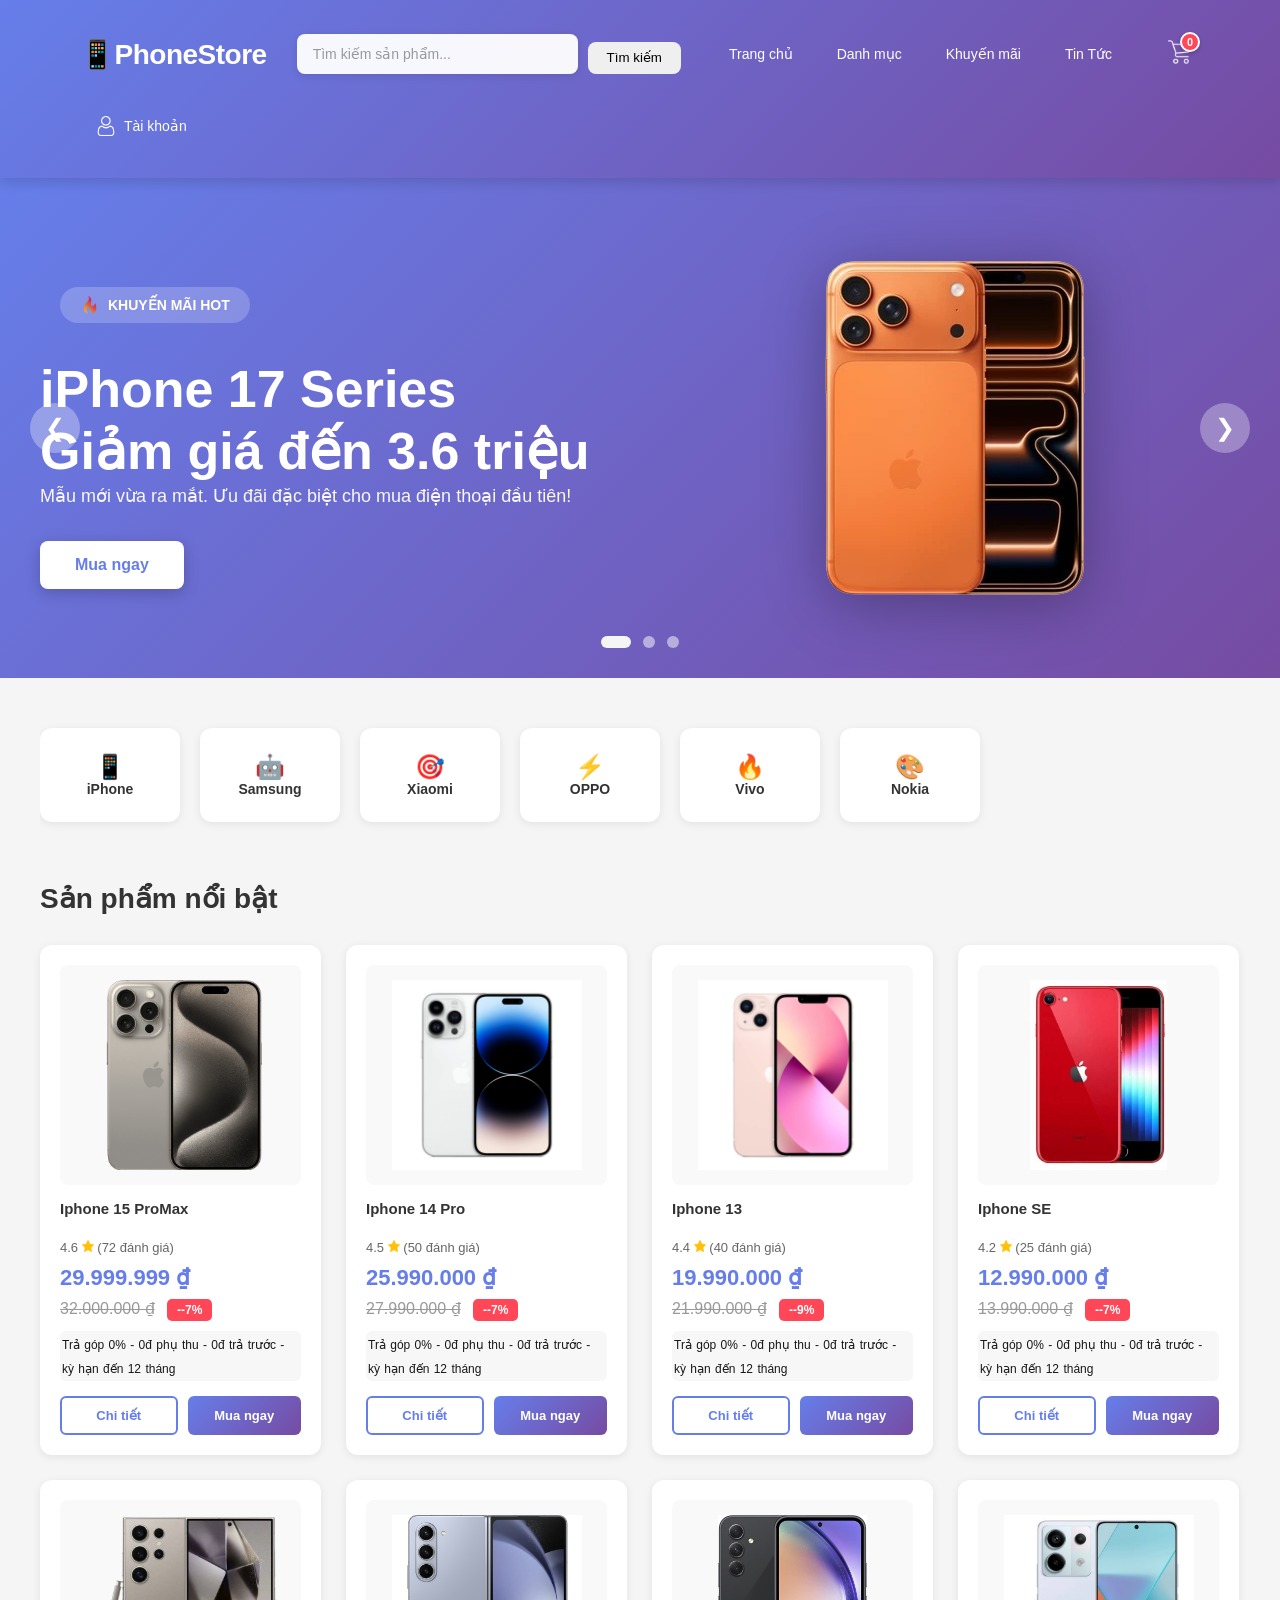
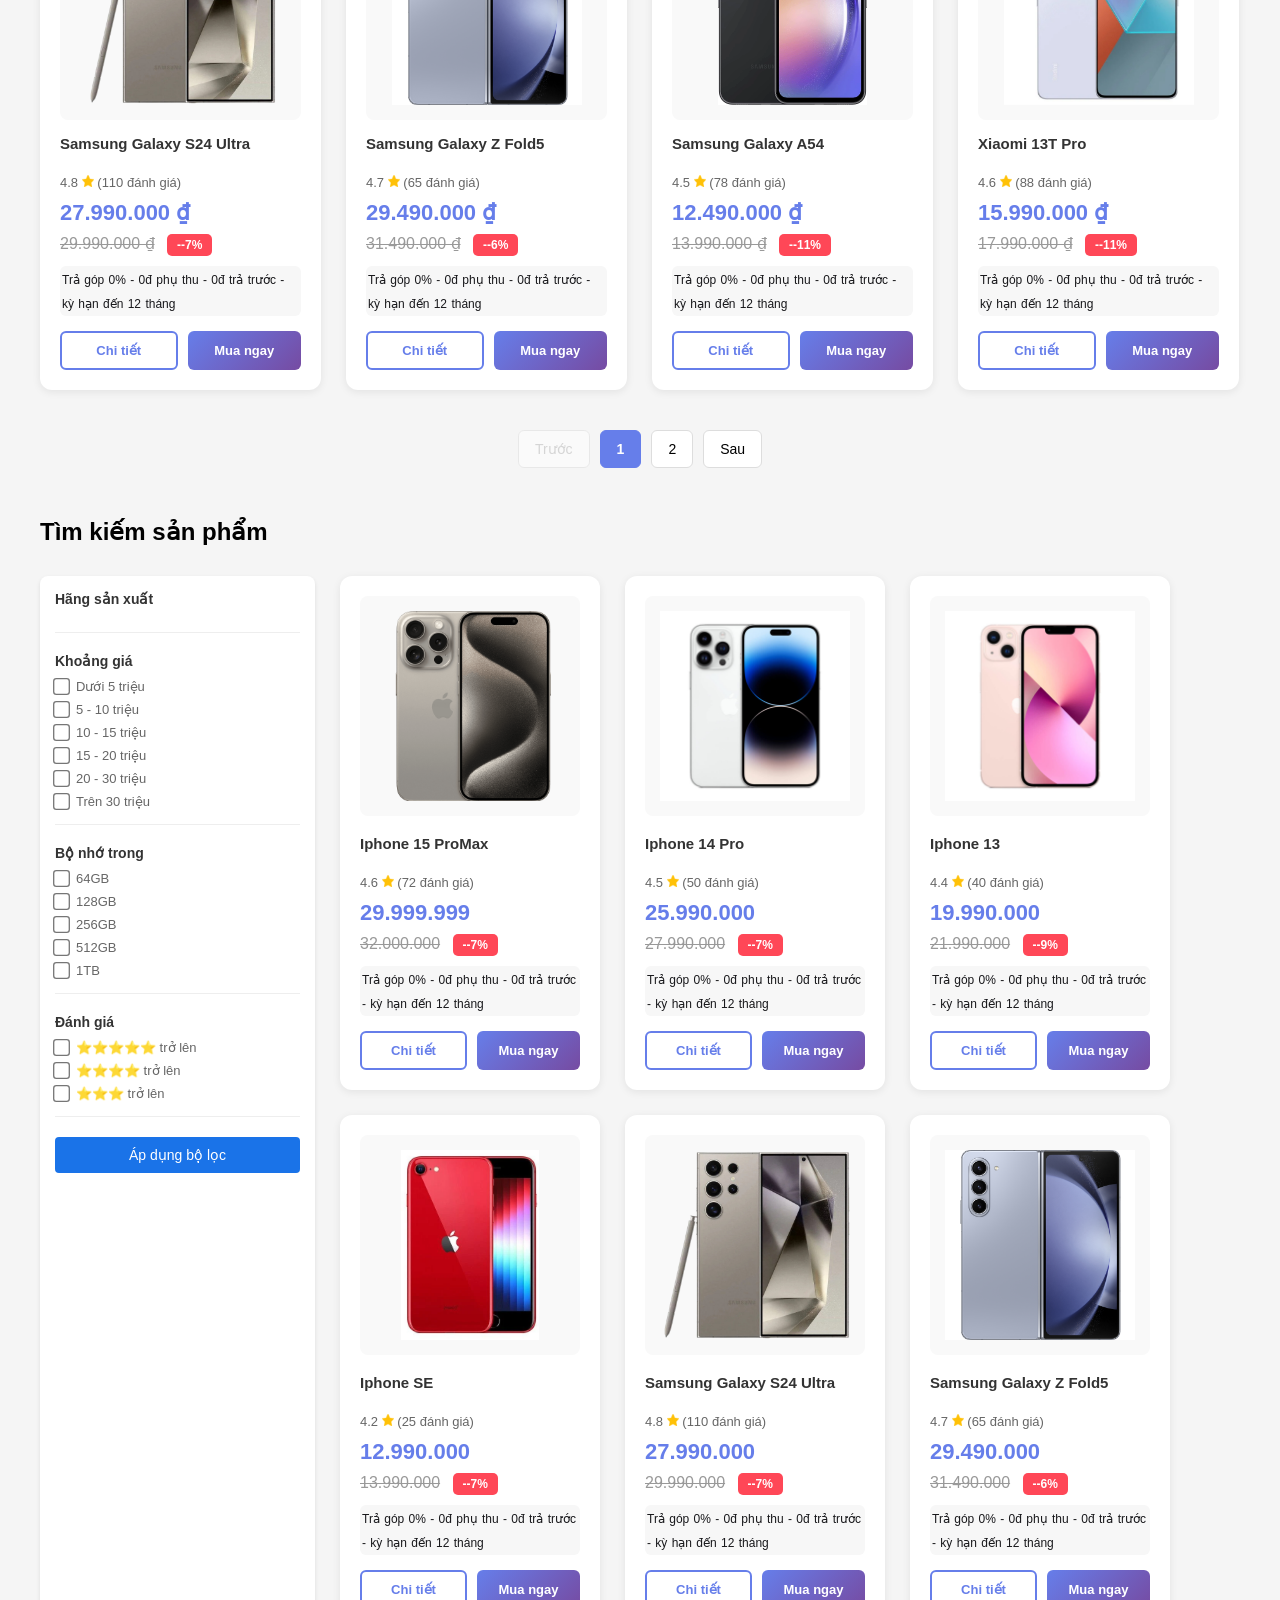
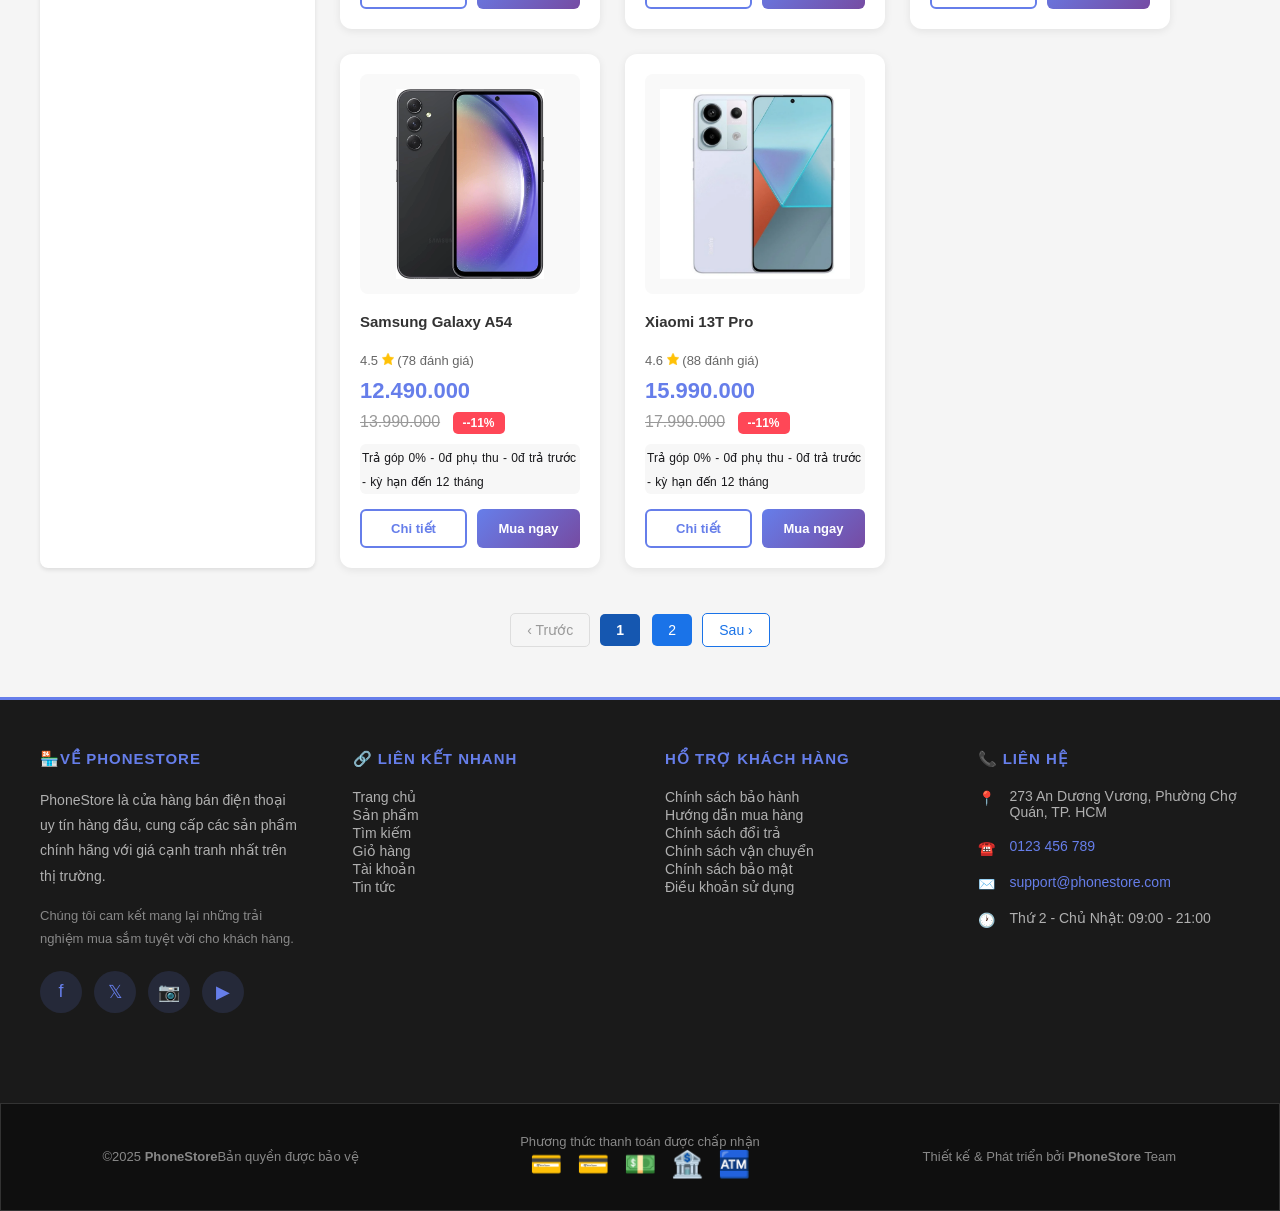
==== commit 67e76247: "Icon web cập nhật icon của web" ====
--- a/index.html
+++ b/index.html
@@ -197,32 +197,32 @@
             <div class="filter-group">
               <h3>Khoảng giá</h3>
               <div class="filter-options">
-                <label><input type="checkbox" value="0-5"> Dưới 5 triệu</label>
-                <label><input type="checkbox" value="5-10"> 5 - 10 triệu</label>
-                <label><input type="checkbox" value="10-15"> 10 - 15 triệu</label>
-                <label><input type="checkbox" value="15-20"> 15 - 20 triệu</label>
-                <label><input type="checkbox" value="20-30"> 20 - 30 triệu</label>
-                <label><input type="checkbox" value="30+"> Trên 30 triệu</label>
+                <label><input type="checkbox" style="transform: scale(1.3); cursor: pointer;" value="0-5"> Dưới 5 triệu</label>
+                <label><input type="checkbox" style="transform: scale(1.3); cursor: pointer;" value="5-10"> 5 - 10 triệu</label>
+                <label><input type="checkbox" style="transform: scale(1.3); cursor: pointer;" value="10-15"> 10 - 15 triệu</label>
+                <label><input type="checkbox" style="transform: scale(1.3); cursor: pointer;" value="15-20"> 15 - 20 triệu</label>
+                <label><input type="checkbox" style="transform: scale(1.3); cursor: pointer;" value="20-30"> 20 - 30 triệu</label>
+                <label><input type="checkbox" style="transform: scale(1.3); cursor: pointer;" value="30+"> Trên 30 triệu</label>
               </div>
             </div>
 
             <div class="filter-group">
               <h3>Bộ nhớ trong</h3>
               <div class="filter-options">
-                <label><input type="checkbox" value="64GB"> 64GB</label>
-                <label><input type="checkbox" value="128GB"> 128GB</label>
-                <label><input type="checkbox" value="256GB"> 256GB</label>
-                <label><input type="checkbox" value="512GB"> 512GB</label>
-                <label><input type="checkbox" value="1TB"> 1TB</label>
+                <label><input type="checkbox" style="transform: scale(1.3); cursor: pointer;" value="64GB"> 64GB</label>
+                <label><input type="checkbox" style="transform: scale(1.3); cursor: pointer;" value="128GB"> 128GB</label>
+                <label><input type="checkbox" style="transform: scale(1.3); cursor: pointer;" value="256GB"> 256GB</label>
+                <label><input type="checkbox" style="transform: scale(1.3); cursor: pointer;" value="512GB"> 512GB</label>
+                <label><input type="checkbox" style="transform: scale(1.3); cursor: pointer;" value="1TB"> 1TB</label>
               </div>
             </div>
 
             <div class="filter-group">
               <h3>Đánh giá</h3>
               <div class="filter-options">
-                <label><input type="checkbox" value="5"> ⭐⭐⭐⭐⭐ trở lên</label>
-                <label><input type="checkbox" value="4"> ⭐⭐⭐⭐ trở lên</label>
-                <label><input type="checkbox" value="3"> ⭐⭐⭐ trở lên</label>
+                <label><input type="checkbox" style="transform: scale(1.3); cursor: pointer;" value="5"> ⭐⭐⭐⭐⭐ trở lên</label>
+                <label><input type="checkbox" style="transform: scale(1.3); cursor: pointer;" value="4"> ⭐⭐⭐⭐ trở lên</label>
+                <label><input type="checkbox" style="transform: scale(1.3); cursor: pointer;" value="3"> ⭐⭐⭐ trở lên</label>
               </div>
             </div>
 
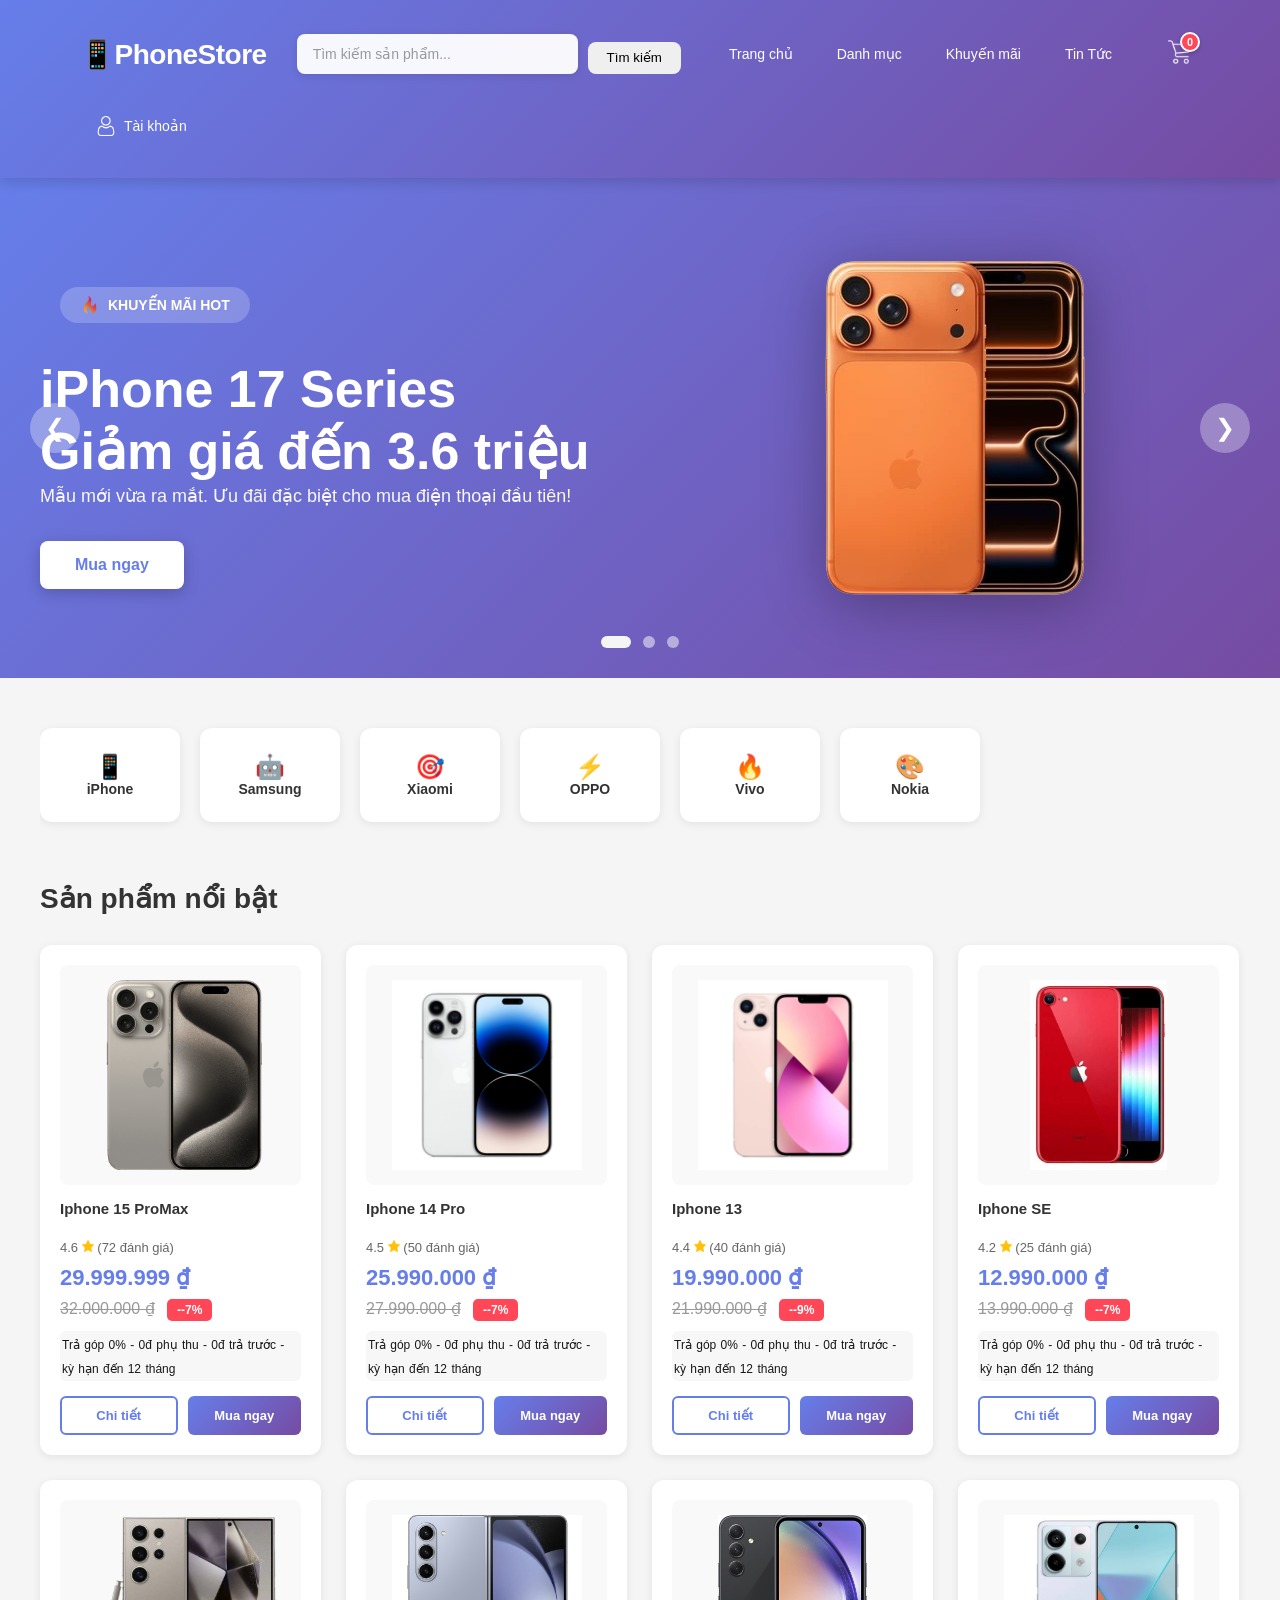
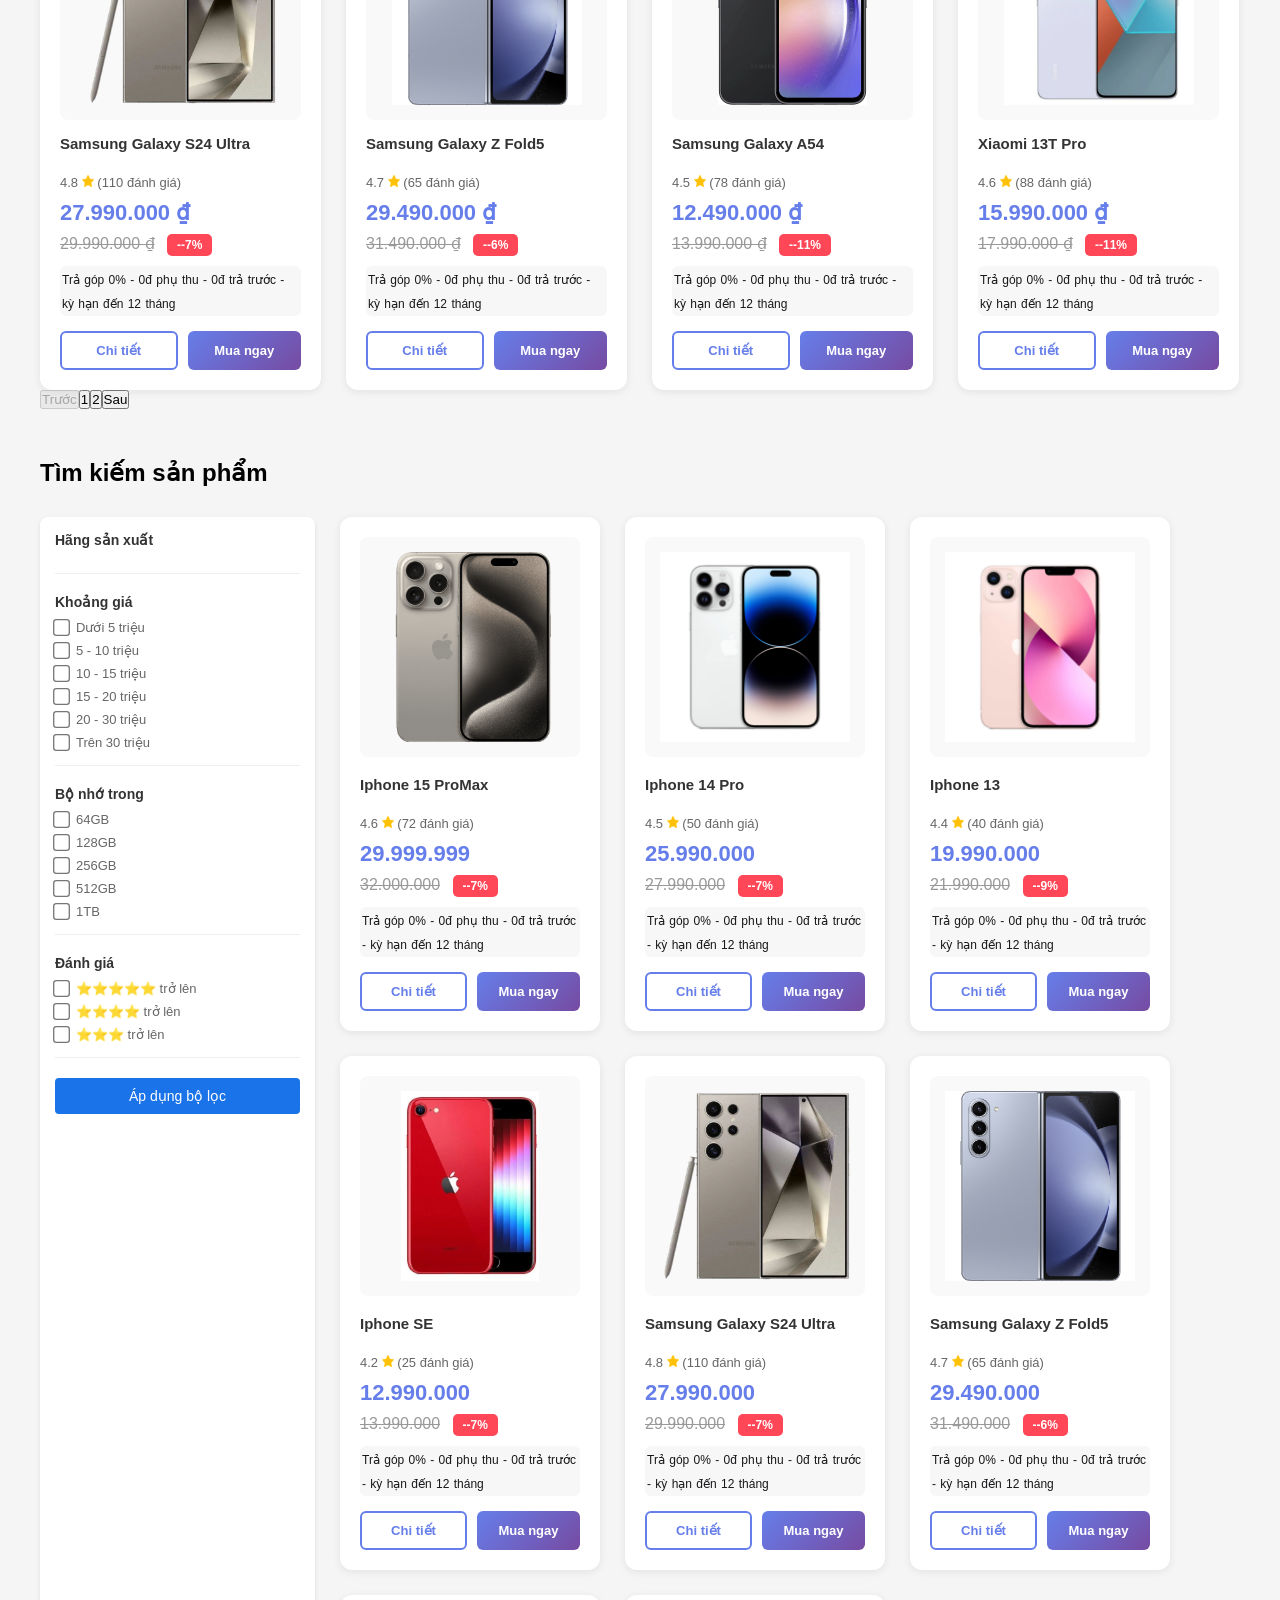
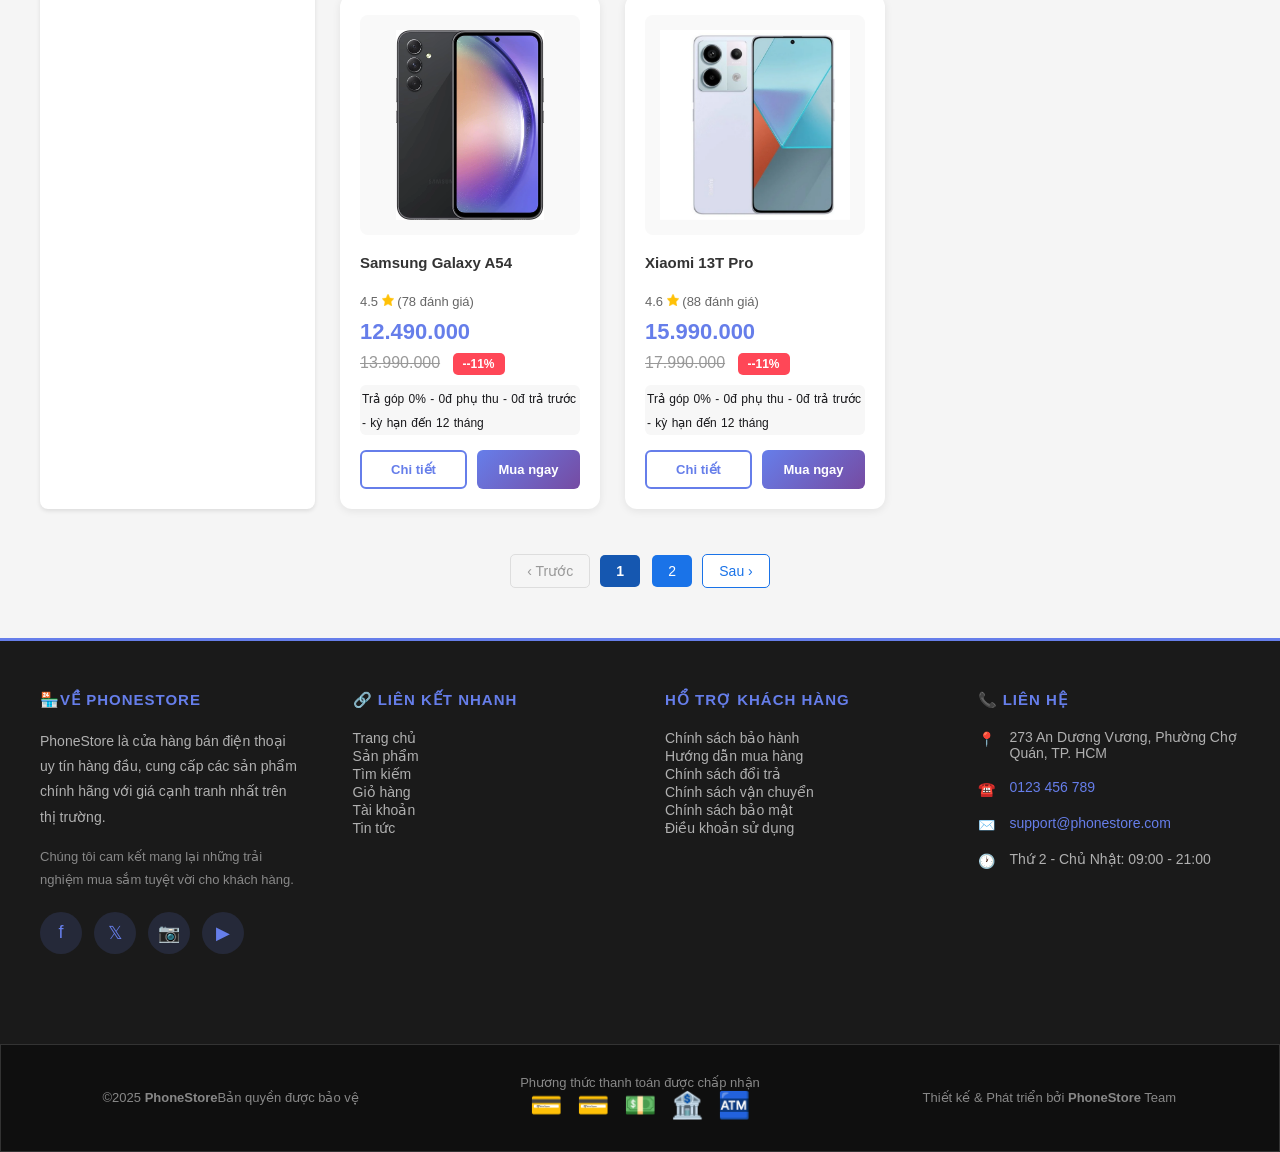
==== commit 2f2b7c5f: "fix admin loại sản phẩm" ====
--- a/index.html
+++ b/index.html
@@ -4,8 +4,6 @@
 <head>
   <meta charset="UTF-8">
   <meta name="viewport" content="width=device-width, initial-scale=1.0">
-  <link rel="icon" type="image/png" href="./assets/images/icons/logo-web.png">
-  <link rel="shortcut icon" type="image/png" href="./assets/images/icons/logo-web.png">
   <title>Trang Chính Của Web Bán Điện Thoại</title>
   <link rel="stylesheet" href="./assets/css/duyddawng-components.css">
   <link rel="stylesheet" href="./assets/css/tuankhoi-user.css">
@@ -130,30 +128,6 @@
     <section class="category-section" id="category-card">
       <div class="category-flex">
       </div>
-      <!-- <a href="#" class="category-card">
-          <div class="category-icon">🍎</div>
-          <span>iPhone</span>
-        </a>
-        <a href="#" class="category-card">
-          <div class="category-icon">📱</div>
-          <span>Samsung</span>
-        </a>
-        <a href="#" class="category-card">
-          <div class="category-icon">💫</div>
-          <span>Oppo</span>
-        </a>
-        <a href="#" class="category-card">
-          <div class="category-icon">🎯</div>
-          <span>Xiaomi</span>
-        </a>
-        <a href="#" class="category-card">
-          <div class="category-icon">⚡</div>
-          <span>Vivo</span>
-        </a>
-        <a href="#" class="category-card">
-          <div class="category-icon">🎨</div>
-          <span>Realme</span>
-        </a> -->
     </section>
     <!-- ==============PRODUCT================ -->
     <section class="products-section" id="products">
@@ -197,12 +171,18 @@
             <div class="filter-group">
               <h3>Khoảng giá</h3>
               <div class="filter-options">
-                <label><input type="checkbox" style="transform: scale(1.3); cursor: pointer;" value="0-5"> Dưới 5 triệu</label>
-                <label><input type="checkbox" style="transform: scale(1.3); cursor: pointer;" value="5-10"> 5 - 10 triệu</label>
-                <label><input type="checkbox" style="transform: scale(1.3); cursor: pointer;" value="10-15"> 10 - 15 triệu</label>
-                <label><input type="checkbox" style="transform: scale(1.3); cursor: pointer;" value="15-20"> 15 - 20 triệu</label>
-                <label><input type="checkbox" style="transform: scale(1.3); cursor: pointer;" value="20-30"> 20 - 30 triệu</label>
-                <label><input type="checkbox" style="transform: scale(1.3); cursor: pointer;" value="30+"> Trên 30 triệu</label>
+                <label><input type="checkbox" style="transform: scale(1.3); cursor: pointer;" value="0-5"> Dưới 5
+                  triệu</label>
+                <label><input type="checkbox" style="transform: scale(1.3); cursor: pointer;" value="5-10"> 5 - 10
+                  triệu</label>
+                <label><input type="checkbox" style="transform: scale(1.3); cursor: pointer;" value="10-15"> 10 - 15
+                  triệu</label>
+                <label><input type="checkbox" style="transform: scale(1.3); cursor: pointer;" value="15-20"> 15 - 20
+                  triệu</label>
+                <label><input type="checkbox" style="transform: scale(1.3); cursor: pointer;" value="20-30"> 20 - 30
+                  triệu</label>
+                <label><input type="checkbox" style="transform: scale(1.3); cursor: pointer;" value="30+"> Trên 30
+                  triệu</label>
               </div>
             </div>
 
@@ -210,9 +190,12 @@
               <h3>Bộ nhớ trong</h3>
               <div class="filter-options">
                 <label><input type="checkbox" style="transform: scale(1.3); cursor: pointer;" value="64GB"> 64GB</label>
-                <label><input type="checkbox" style="transform: scale(1.3); cursor: pointer;" value="128GB"> 128GB</label>
-                <label><input type="checkbox" style="transform: scale(1.3); cursor: pointer;" value="256GB"> 256GB</label>
-                <label><input type="checkbox" style="transform: scale(1.3); cursor: pointer;" value="512GB"> 512GB</label>
+                <label><input type="checkbox" style="transform: scale(1.3); cursor: pointer;" value="128GB">
+                  128GB</label>
+                <label><input type="checkbox" style="transform: scale(1.3); cursor: pointer;" value="256GB">
+                  256GB</label>
+                <label><input type="checkbox" style="transform: scale(1.3); cursor: pointer;" value="512GB">
+                  512GB</label>
                 <label><input type="checkbox" style="transform: scale(1.3); cursor: pointer;" value="1TB"> 1TB</label>
               </div>
             </div>
@@ -220,9 +203,12 @@
             <div class="filter-group">
               <h3>Đánh giá</h3>
               <div class="filter-options">
-                <label><input type="checkbox" style="transform: scale(1.3); cursor: pointer;" value="5"> ⭐⭐⭐⭐⭐ trở lên</label>
-                <label><input type="checkbox" style="transform: scale(1.3); cursor: pointer;" value="4"> ⭐⭐⭐⭐ trở lên</label>
-                <label><input type="checkbox" style="transform: scale(1.3); cursor: pointer;" value="3"> ⭐⭐⭐ trở lên</label>
+                <label><input type="checkbox" style="transform: scale(1.3); cursor: pointer;" value="5"> ⭐⭐⭐⭐⭐ trở
+                  lên</label>
+                <label><input type="checkbox" style="transform: scale(1.3); cursor: pointer;" value="4"> ⭐⭐⭐⭐ trở
+                  lên</label>
+                <label><input type="checkbox" style="transform: scale(1.3); cursor: pointer;" value="3"> ⭐⭐⭐ trở
+                  lên</label>
               </div>
             </div>
 
--- a/assets/css/duyddawng-components.css
+++ b/assets/css/duyddawng-components.css
@@ -633,7 +633,7 @@
     margin-bottom: 8px;
 }
 
-.sidebar-menu-item {
+.sidebar-menu-item-cate {
     display: flex;
     align-items: center;
     gap: 15px;
@@ -646,25 +646,25 @@
     
 }
 
-.sidebar-menu-item:hover {
+.sidebar-menu-item-cate:hover {
     background-color: rgba(255, 255, 255, 0.1);
     color: white;
     padding-left: 30px; /* Dịch sang phải khi hover */
 }
 
-.sidebar-menu-item.active {
+.sidebar-menu-item-cate.active {
     background-color: rgba(255, 255, 255, 0.2);
     color: white;
     border-right: 4px solid white; /* Gạch phải cho active */
     font-weight: 600;
 }
 
-.sidebar-menu-item svg {
+.sidebar-menu-item-cate svg {
     width: 20px;
     height: 20px;
     flex-shrink: 0;
 }
-.sidebar-menu-item span{
+.sidebar-menu-item-cate span{
     color: white;
 }
 .sidebar-section-title {
@@ -1109,16 +1109,16 @@
     transform: scale(1.05);
     box-shadow: 0 4px 12px rgba(102, 126, 234, 0.4);
 }
-/* Pagination(phân trang) */
-.pagination {
+/* pagination-cate(phân trang) */
+.pagination-cate {
     display: flex;
     justify-content: center;
     align-items: center;
     gap: 10px;
     margin-top: 40px;
 }
-.pagination button,
-.pagination span{
+.pagination-cate button,
+.pagination-cate span{
     padding: 10px 16px;
     background-color: white;
     border: 1px solid #ddd;
@@ -1128,17 +1128,17 @@
     font-size: 14px;
 }
 /* giới hạn di chuyển không âm và không lớn hơn số trang */
-.pagination button:hover:not(:disabled){
+.pagination-cate button:hover:not(:disabled){
     background-color: #667eea;
     color: white;
     border-color: #667eea;
 }
 /* làm mờ ẩn trỏ chuột  */
-.pagination button:disabled{
+.pagination-cate button:disabled{
     opacity: 0.5;
     cursor: not-allowed;
 }
-.pagination .active{
+.pagination-cate .active{
     background-color: #667eea;
     color: white;
     border-color: #667eea;
@@ -1147,7 +1147,7 @@
 .page-number:hover:not(.active){
     background-color: #f0f0f0;
 }
-.pagination-ellipsis{
+.pagination-cate-ellipsis{
     border: none;
     /* trong suốt */
     background: transparent;
@@ -1195,8 +1195,8 @@
     background-color: #f8f9fa;
 }
 
-/* Pagination */
-.pagination-controls {
+/* pagination-cate */
+.pagination-cate-controls {
     display: flex;
     justify-content: space-between;
     align-items: center;
@@ -1205,7 +1205,7 @@
     gap: 15px;
 }
 
-.pagination-info {
+.pagination-cate-info {
     font-size: 14px;
     color: #666;
 }
@@ -1682,7 +1682,7 @@
         min-width: 150px;
     }
 
-    .sidebar-menu-item {
+    .sidebar-menu-item-cate {
         flex-direction: column;
         text-align: center;
         gap: 8px;
@@ -1836,7 +1836,7 @@
         font-size: 14px;
     }
 
-    .pagination-controls {
+    .pagination-cate-controls {
         flex-direction: column;
     }
 }
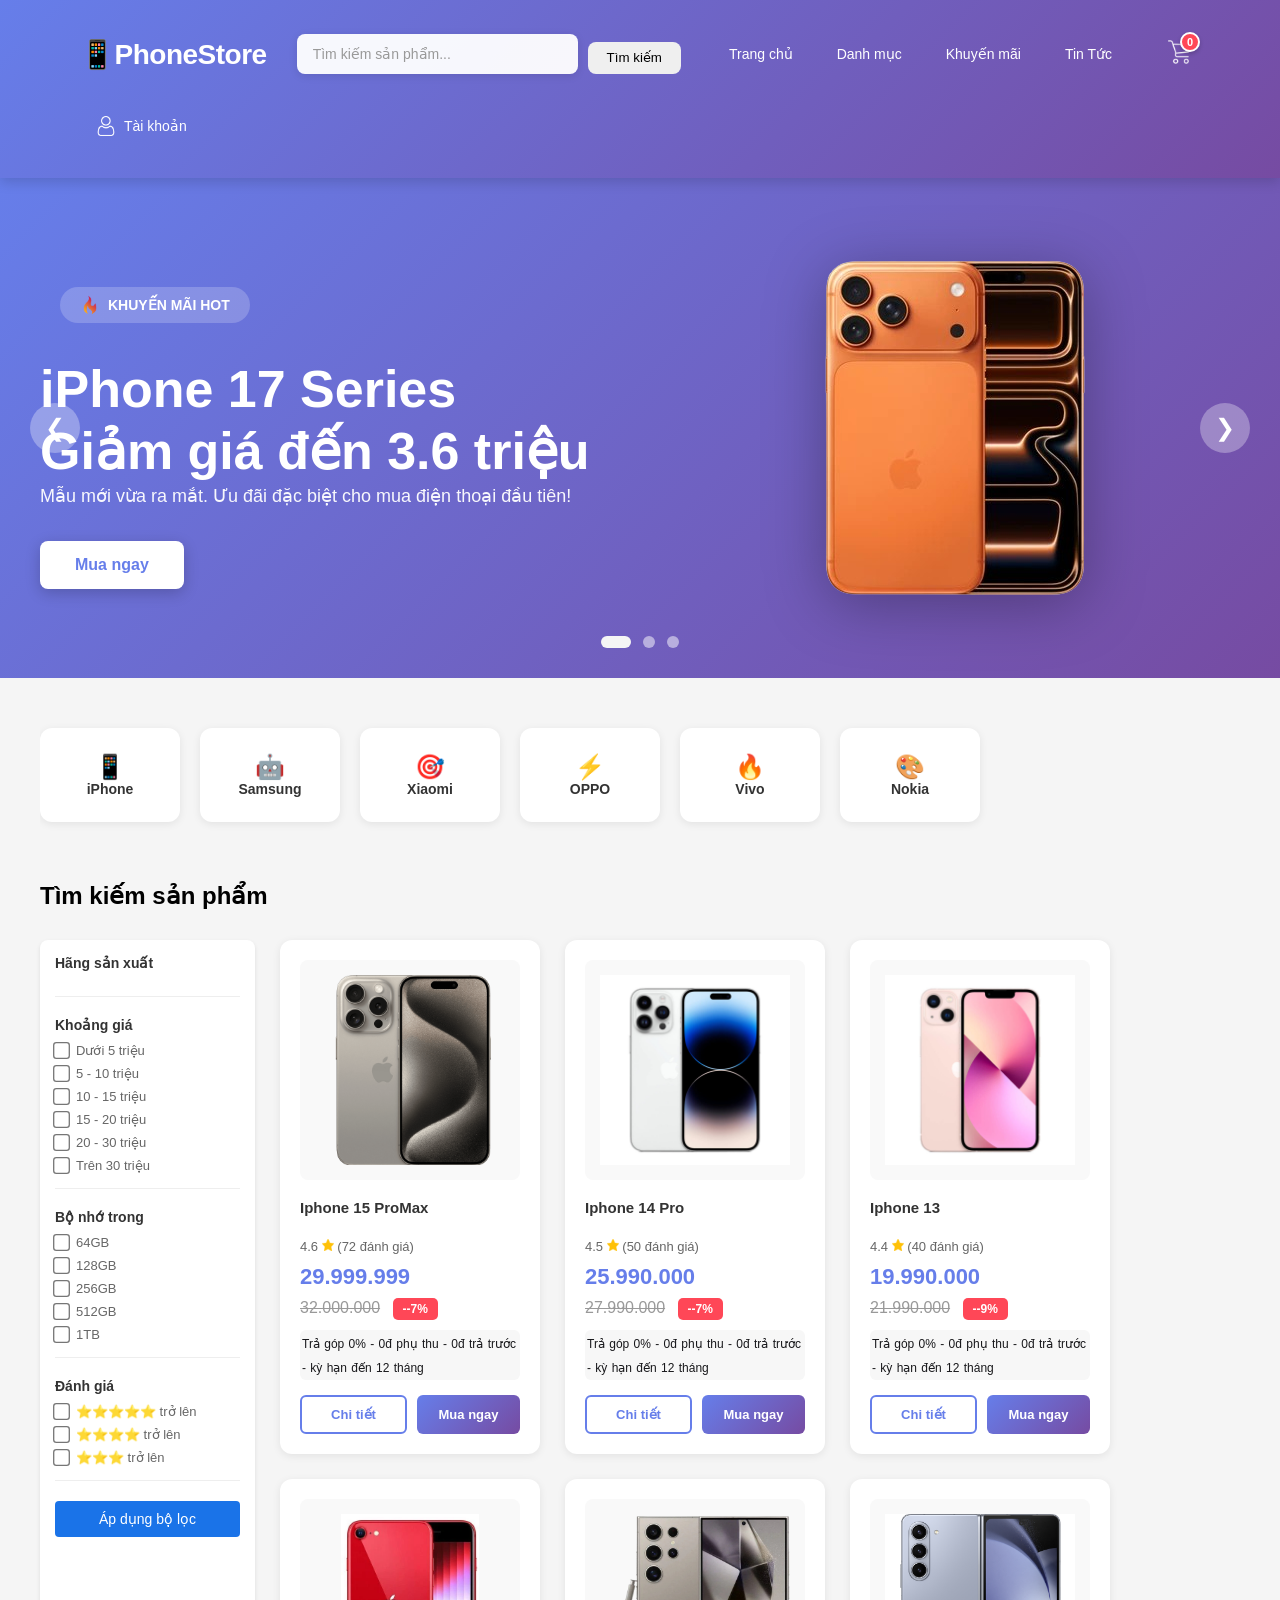
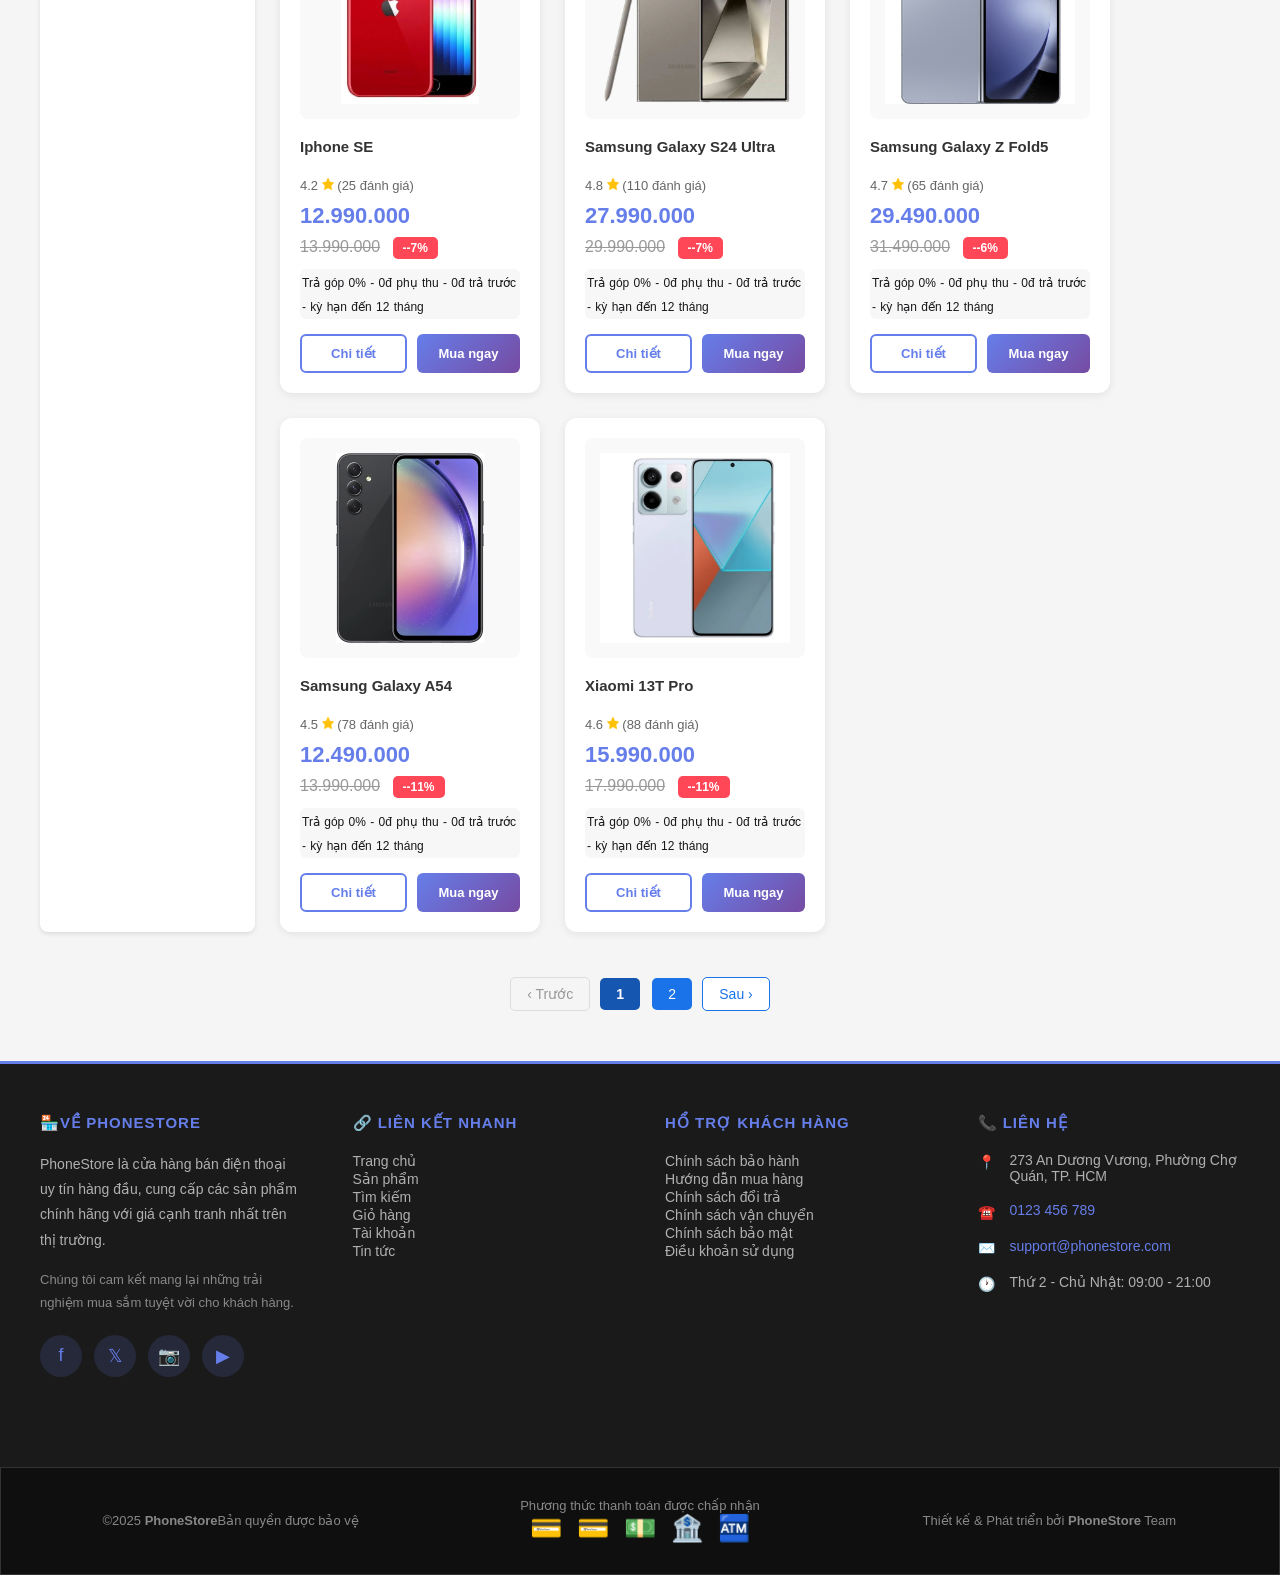
==== commit 7a082ee5: "fix js Trang" ====
--- a/index.html
+++ b/index.html
@@ -4,6 +4,8 @@
 <head>
   <meta charset="UTF-8">
   <meta name="viewport" content="width=device-width, initial-scale=1.0">
+  <link rel="icon" type="image/png" href="./assets/images/icons/logo-web.png">
+  <link rel="shortcut icon" type="image/png" href="./assets/images/icons/logo-web.png">
   <title>Trang Chính Của Web Bán Điện Thoại</title>
   <link rel="stylesheet" href="./assets/css/duyddawng-components.css">
   <link rel="stylesheet" href="./assets/css/tuankhoi-user.css">
@@ -130,22 +132,20 @@
       </div>
     </section>
     <!-- ==============PRODUCT================ -->
-    <section class="products-section" id="products">
+    <!-- <section class="products-section" id="products">
       <div class="section-header">
         <h2>Sản phẩm nổi bật</h2>
       </div>
       <div class="products-flex">
-        <!-- Product 1 -->
 
       </div>
       <div class="product-detail">
 
       </div>
-      <!-- Pagination -->
       <div class="pagination">
 
       </div>
-    </section>
+    </section> -->
 
     <!--====================== search product===============================-->
     <div class="search-product-wrapper">
--- a/assets/css/nt_nhan-search_bar.css
+++ b/assets/css/nt_nhan-search_bar.css
@@ -16,7 +16,7 @@
 
 .search-product-navbar {
   box-sizing: border-box;
-  width: calc(25% - 25px);
+  width: calc(20% - 25px);
   background-color: white;
   border-radius: 12px;
   padding: 15px;
@@ -77,7 +77,7 @@
 }
 
 .search-product-content {
-  width: calc(75%);
+  width: calc(80%);
   display: flex;
   flex-wrap: wrap;
   gap: 25px;
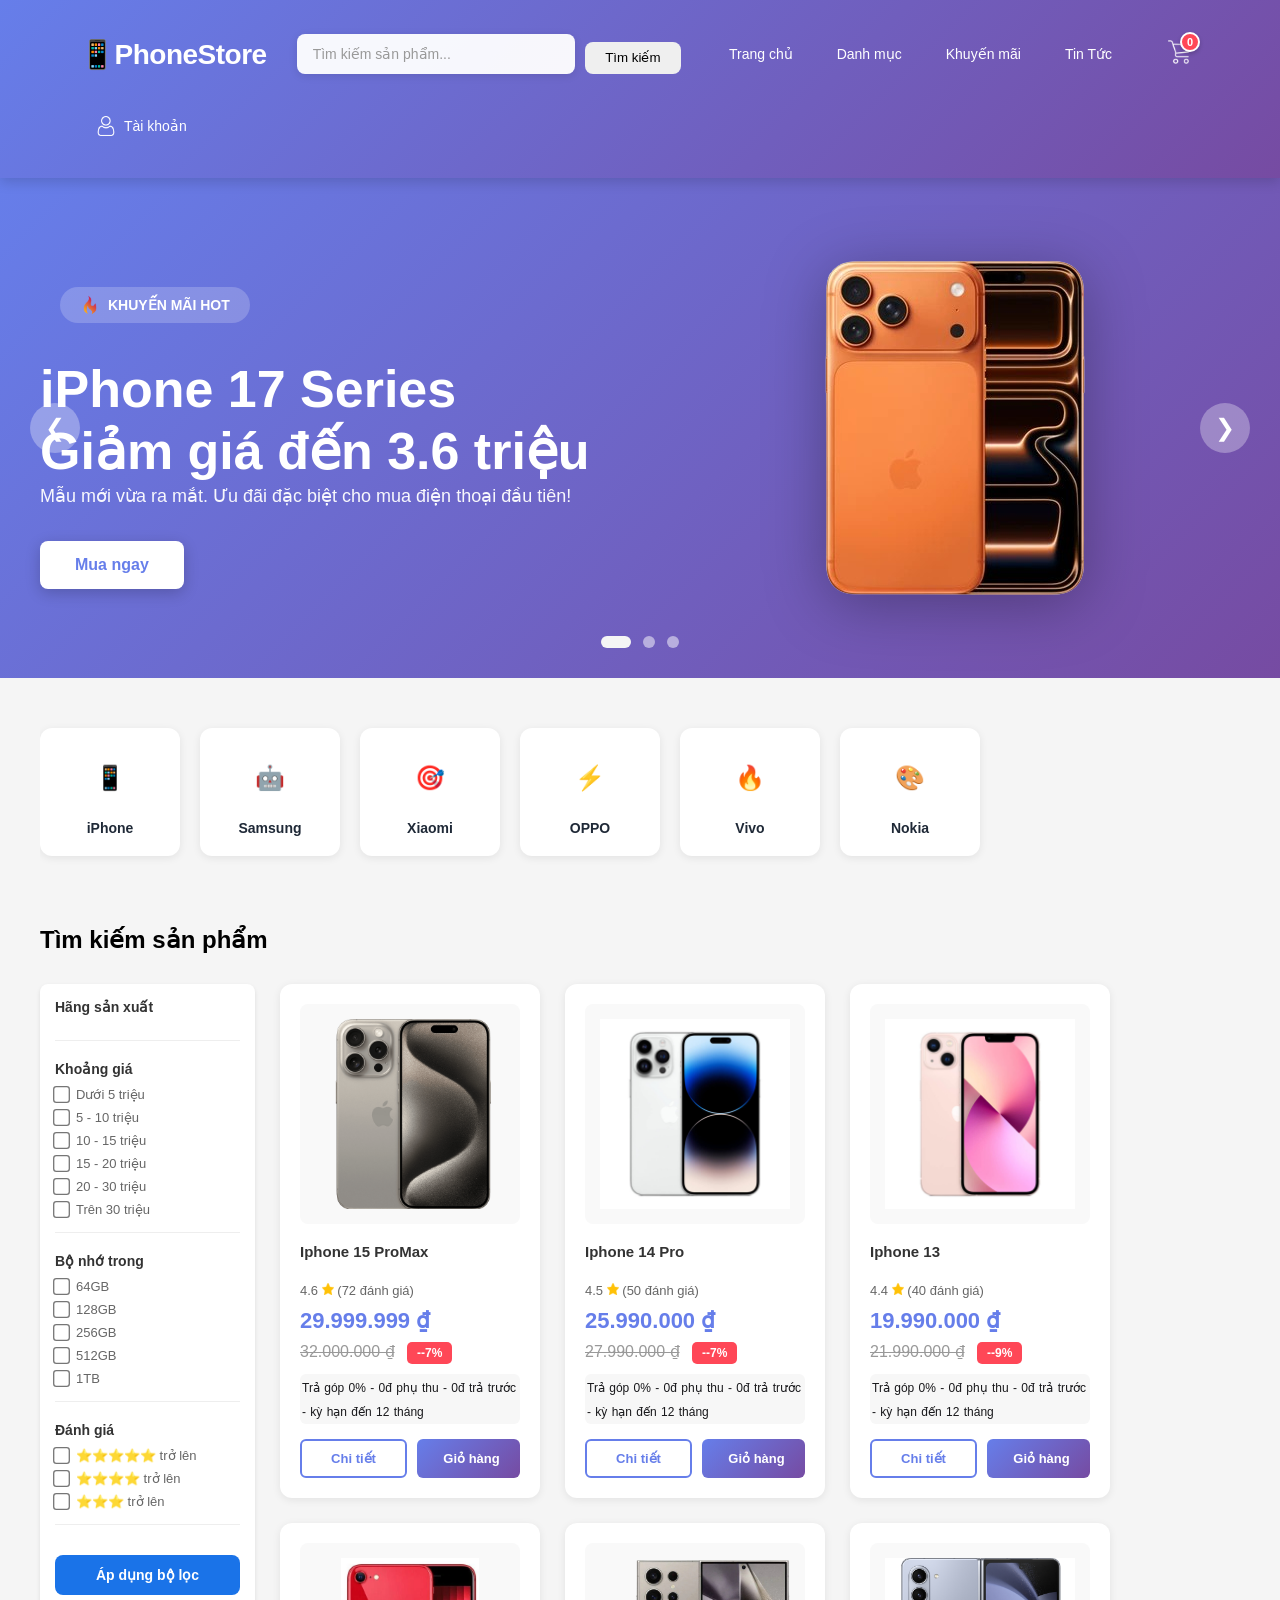
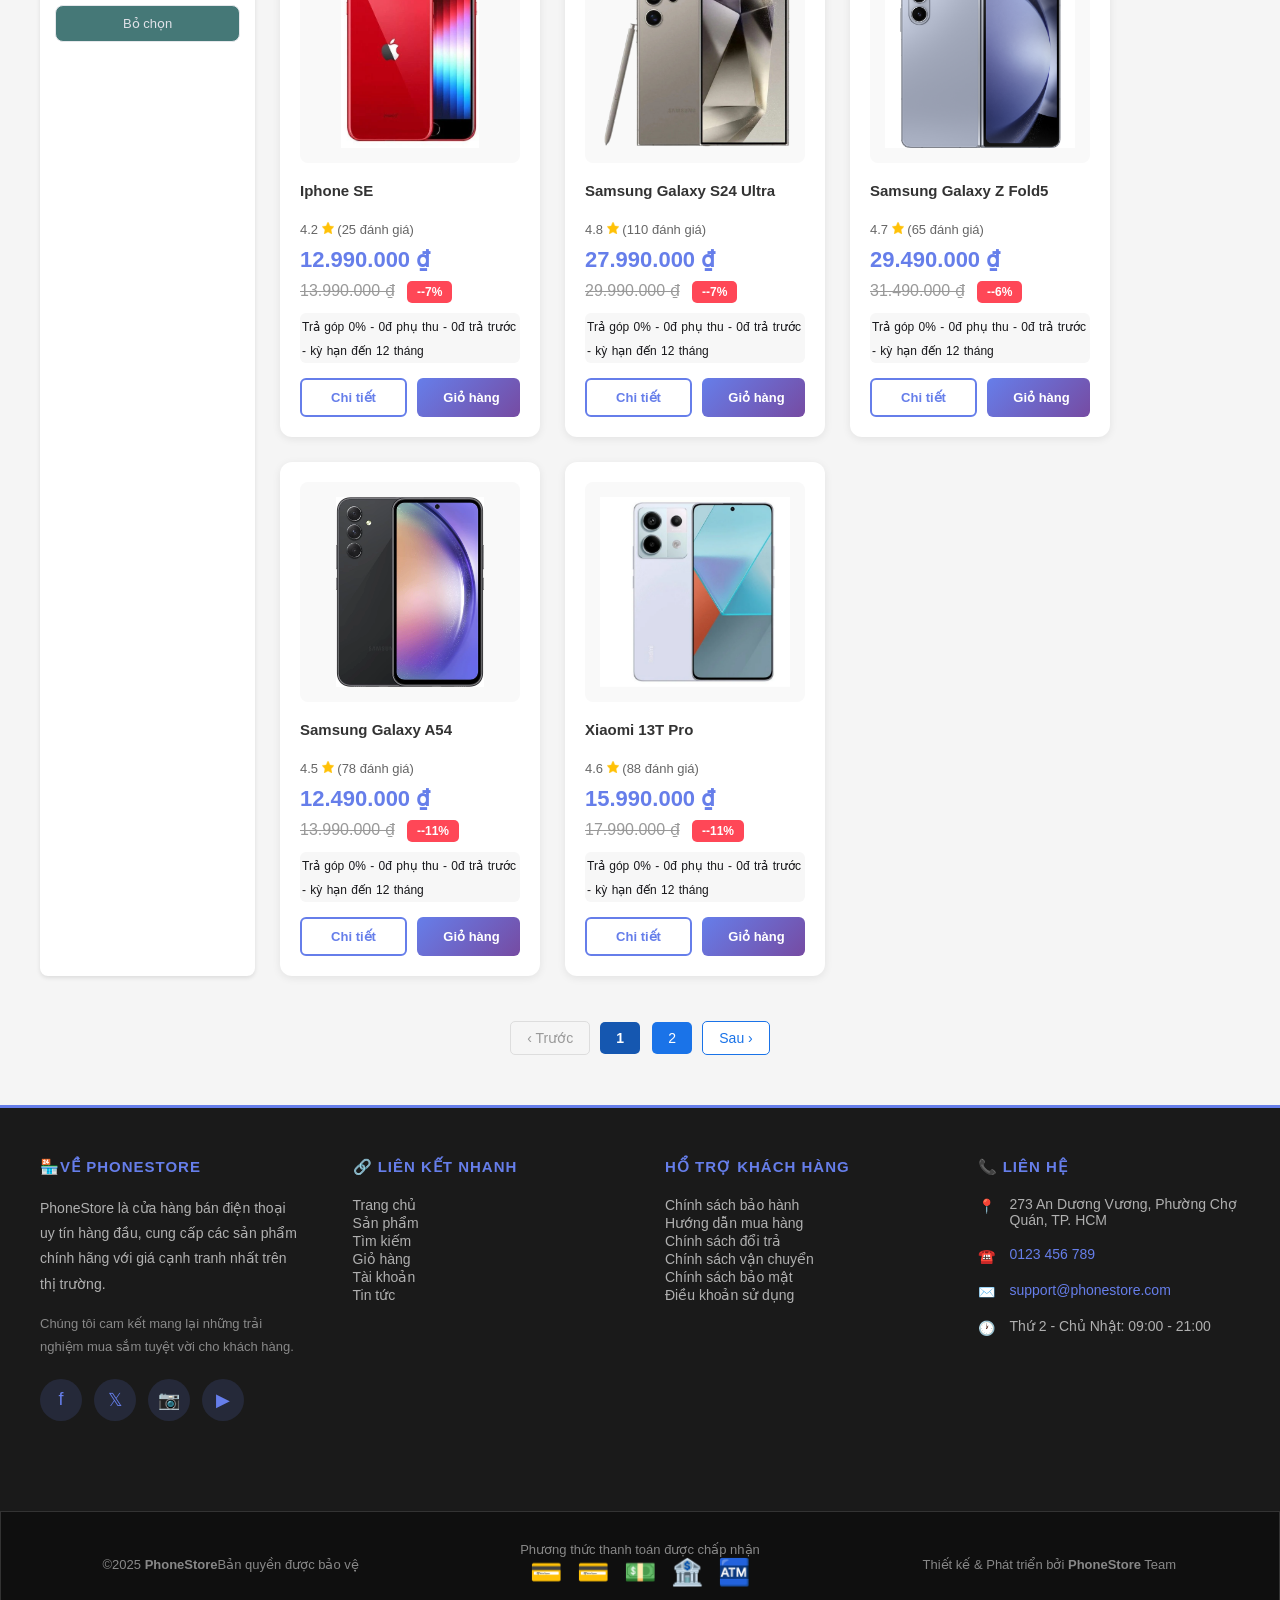
==== commit 1e490d3b: "cải tiến nheièu thứ" ====
--- a/index.html
+++ b/index.html
@@ -25,9 +25,12 @@
         <a href="index.html">📱PhoneStore</a>
       </div>
       <!-- Thanh tìm kiếm (Thanh Nhàn) -->
-      <div class="search-bar">
-        <input type="text" placeholder="Tìm kiếm sản phẩm...">
-        <button class="search-bar-btn">Tìm kiếm</button>
+      <div class="search-bar-wrapper">
+        <div class="search-bar">
+          <input type="text" id="headerSearchInput" placeholder="Tìm kiếm sản phẩm..." autocomplete="off">
+          <button class="search-bar-btn">Tìm kiếm</button>
+        </div>
+        <div class="search-autocomplete" id="searchAutocomplete"></div>
       </div>
       <!-- Menu điều hướng chính -->
       <nav class="main-nav">
@@ -132,20 +135,13 @@
       </div>
     </section>
     <!-- ==============PRODUCT================ -->
-    <!-- <section class="products-section" id="products">
-      <div class="section-header">
-        <h2>Sản phẩm nổi bật</h2>
-      </div>
-      <div class="products-flex">
-
-      </div>
+    <section class="products-section" id="products">
       <div class="product-detail">
-
       </div>
       <div class="pagination">
 
       </div>
-    </section> -->
+    </section>
 
     <!--====================== search product===============================-->
     <div class="search-product-wrapper">
@@ -212,7 +208,10 @@
               </div>
             </div>
 
-            <button class="apply-filter">Áp dụng bộ lọc</button>
+            <div class="filter-actions">
+              <button class="apply-filter">Áp dụng bộ lọc</button>
+              <button class="clear-filter" id="clearFilterBtn">Bỏ chọn</button>
+            </div>
           </div>
         </div>
         <div class="search-product-content">
@@ -323,6 +322,7 @@
   <script src="./assets/js/duyddawng-category-sync.js"></script>
   <script src="./assets/js/tuankhoi-validation.js"></script>
   <script src="./assets/js/nt_nhan-search_bar.js"></script>
+  <script src="./assets/js/search-autocomplete.js"></script>
 </body>
 
 </html>
--- a/assets/css/duyddawng-components.css
+++ b/assets/css/duyddawng-components.css
@@ -102,6 +102,14 @@
     display: flex;
     justify-content: space-between;
     align-items: center;
+    /* Đảm bảo header luôn hiển thị khi cuộn */
+    width: 100%;
+    transition: box-shadow 0.3s ease;
+}
+
+/* Thêm shadow khi cuộn xuống */
+.main-header.scrolled {
+    box-shadow: 0 6px 20px rgba(0, 0, 0, 0.25);
 }
 
 /* bố cục header  */
@@ -133,11 +141,14 @@
     /* 1 1 0 */
     flex: 1;
     min-width: 250px;
+    max-width: 600px;
+    display: flex;
+    gap: 10px;
     position: relative;
 }
 
 .search-bar input {
-    width: 100%;
+    flex: 1;
     padding: 12px 16px;
     /* xóa border và bo tròn gốc */
     border: none;
@@ -158,6 +169,164 @@
 /* chữ chìm đổi màu */
 .search-bar input::placeholder {
     color: #999;
+}
+
+/* Autocomplete dropdown cho tìm kiếm */
+.search-autocomplete {
+    position: absolute;
+    top: 100%;
+    left: 0;
+    right: 0;
+    background: white;
+    border-radius: 8px;
+    box-shadow: 0 8px 24px rgba(0, 0, 0, 0.15);
+    margin-top: 8px;
+    max-height: 400px;
+    overflow-y: auto;
+    z-index: 1001;
+    display: none;
+}
+
+.search-autocomplete.show {
+    display: block;
+}
+
+.search-autocomplete-item {
+    padding: 12px 16px;
+    cursor: pointer;
+    display: flex;
+    align-items: center;
+    gap: 12px;
+    transition: background-color 0.2s ease;
+    border-bottom: 1px solid #f0f0f0;
+}
+
+.search-autocomplete-item:hover,
+.search-autocomplete-item.active {
+    background-color: #f8f9fa;
+}
+
+.search-autocomplete-item:last-child {
+    border-bottom: none;
+}
+
+.search-autocomplete-item img {
+    width: 50px;
+    height: 50px;
+    object-fit: contain;
+    border-radius: 6px;
+    background: #f5f5f5;
+}
+
+.search-autocomplete-item-info {
+    flex: 1;
+    min-width: 0;
+}
+
+.search-autocomplete-item-name {
+    font-size: 14px;
+    font-weight: 500;
+    color: #1f2937;
+    margin-bottom: 4px;
+    overflow: hidden;
+    text-overflow: ellipsis;
+    white-space: nowrap;
+}
+
+.search-autocomplete-item-price {
+    font-size: 13px;
+    font-weight: 600;
+    color: #667eea;
+}
+
+.search-autocomplete-no-results {
+    padding: 20px;
+    text-align: center;
+    color: #6b7280;
+    font-size: 14px;
+}
+
+.search-bar-wrapper {
+    position: relative;
+    flex: 1;
+    min-width: 250px;
+    max-width: 600px;
+}
+
+/* Icon tìm kiếm trong input - ẩn vì có button rồi */
+.search-bar-wrapper::after {
+    display: none;
+}
+
+/* Highlight keyword trong autocomplete */
+.search-autocomplete-item-name mark {
+    background-color: #fef3c7;
+    color: #92400e;
+    font-weight: 600;
+    padding: 2px 4px;
+    border-radius: 3px;
+}
+
+/* Xu hướng tìm kiếm (Trending Searches) */
+.search-autocomplete-trending {
+    padding: 16px;
+}
+
+.search-autocomplete-trending-header {
+    display: flex;
+    align-items: center;
+    gap: 8px;
+    margin-bottom: 16px;
+    padding-bottom: 12px;
+    border-bottom: 2px solid #f0f0f0;
+}
+
+.trending-icon {
+    font-size: 18px;
+}
+
+.trending-title {
+    font-size: 15px;
+    font-weight: 600;
+    color: #1f2937;
+}
+
+.search-autocomplete-trending-content {
+    display: grid;
+    grid-template-columns: 1fr 1fr;
+    gap: 12px;
+}
+
+.trending-column {
+    display: flex;
+    flex-direction: column;
+    gap: 0;
+}
+
+.trending-column .search-autocomplete-item {
+    padding: 10px 12px;
+    border-bottom: 1px solid #f5f5f5;
+}
+
+.trending-column .search-autocomplete-item:last-child {
+    border-bottom: none;
+}
+
+.trending-column .search-autocomplete-item img {
+    width: 40px;
+    height: 40px;
+}
+
+.trending-column .search-autocomplete-item-name {
+    font-size: 13px;
+    margin-bottom: 0;
+}
+
+/* Responsive cho trending */
+@media (max-width: 768px) {
+    .search-autocomplete-trending-content {
+        grid-template-columns: 1fr;
+    }
 }
 
 /* menu điều hướng  */
@@ -253,6 +422,10 @@
 }
 
 /* tài khoản  */
+.user-acount-area {
+    position: relative;
+}
+
 .user-acount-area a {
     display: flex;
     align-items: center;
@@ -263,6 +436,7 @@
     font-size: 14px;
     padding: 10px 16px;
     border-radius: 6px;
+    cursor: pointer;
     /* tất cả hiệu ứng 0.3s */
     transition: all 0.3s ease;
 }
@@ -278,76 +452,135 @@
     filter: brightness(0) invert(1);
 }
 
-/*drop down menu, nho them user-acount-area*/
+/* Dropdown menu - Thiết kế lại cho hợp lý */
 .dropdown-menu {
-    border-radius: 15px;
-    min-width: fit-content;
-    min-height: fit-content;
-    width: 200%;
+    position: absolute;
+    top: calc(100% + 10px);
     right: 0;
-    top: calc(100% + 15px);
-    background-color: white;
-    position: absolute;
-}
-
-.dropdown-menu::after {
-    content: "";
-    position: absolute;
-    right: 25px;
-    top: -15px;
-    border-top: none;
-    border-right: 15px solid transparent;
-    border-left: 15px solid transparent;
-    border-bottom: 15px solid;
-}
-
+    background: white;
+    border-radius: 12px;
+    box-shadow: 0 8px 24px rgba(0, 0, 0, 0.15);
+    min-width: 200px;
+    padding: 8px 0;
+    z-index: 1002;
+    opacity: 0;
+    visibility: hidden;
+    transform: translateY(-10px);
+    transition: all 0.3s ease;
+    pointer-events: none;
+}
+
+.user-acount-area:hover .dropdown-menu,
+.user-acount-area .dropdown-menu.show {
+    opacity: 1;
+    visibility: visible;
+    transform: translateY(0);
+    pointer-events: all;
+}
+
+/* Arrow pointer */
 .dropdown-menu::before {
     content: "";
     position: absolute;
-    top: -15px;
+    right: 20px;
+    top: -8px;
+    width: 0;
+    height: 0;
+    border-left: 8px solid transparent;
+    border-right: 8px solid transparent;
+    border-bottom: 8px solid white;
+}
+
+.dropdown-menu ul {
+    list-style: none;
+    margin: 0;
+    padding: 0;
+    display: flex;
+    flex-direction: column;
+}
+
+.dropdown-menu ul li {
     width: 100%;
-    height: 15px;
-}
-
-.dropdown-menu ul {
-    list-style-type: none;
-    min-width: fit-content;
-    justify-content: space-evenly;
-    display: flex;
-    padding: 5px 0px;
-    cursor: default;
-}
-
-.dropdown-menu ul li {
-    width: 50%;
-    display: flex;
-    justify-content: center;
-    padding: 0.3em 0;
+    display: flex;
+    padding: 0;
 }
 
 .dropdown-menu ul li button {
-    width: 80%;
+    width: 100%;
     border: none;
-    font-size: 14px;
-    font-weight: bold;
     background: none;
-    min-width: fit-content;
+    padding: 12px 20px;
+    text-align: left;
+    font-size: 14px;
+    color: #1f2937;
     cursor: pointer;
-    align-items: center;
-    padding: 0.4em 0.5em;
-}
-
+    transition: all 0.2s ease;
+    display: flex;
+    align-items: center;
+    gap: 10px;
+}
+
+.dropdown-menu ul li button:hover {
+    background-color: #f8f9fa;
+    color: #667eea;
+}
+
+.dropdown-menu ul li:first-child button {
+    border-radius: 12px 12px 0 0;
+}
+
+.dropdown-menu ul li:last-child button {
+    border-radius: 0 0 12px 12px;
+}
+
+/* Icon cho các menu item */
+.dropdown-menu ul li button::before {
+    content: "";
+    width: 18px;
+    height: 18px;
+    display: inline-block;
+}
+
+.dropdown-menu ul li #profile::before {
+    content: "👤";
+}
+
+.dropdown-menu ul li #orders::before {
+    content: "📦";
+}
+
+.dropdown-menu ul li #sign-out::before {
+    content: "🚪";
+}
+
+.dropdown-menu ul li #sign-in::before {
+    content: "🔑";
+}
+
+.dropdown-menu ul li #sign-up::before {
+    content: "➕";
+}
+
+/* Style cho nút đăng nhập/đăng ký khi chưa đăng nhập */
 .dropdown-menu ul li #sign-in {
-    border: solid 0.1px;
-    border-radius: 5px;
-    background-color: black;
-    color: white;
-}
-
+    background-color: #1f2937;
+    color: white;
+    font-weight: 600;
+}
+
+.dropdown-menu ul li #sign-in:hover {
+    background-color: #374151;
+    color: white;
+}
 
 .dropdown-menu ul li #sign-up {
-    border: solid 0.1px;
-    border-radius: 5px;
+    border: 1px solid #e5e7eb;
+    font-weight: 600;
+}
+
+.dropdown-menu ul li #sign-up:hover {
+    background-color: #f3f4f6;
+    border-color: #d1d5db;
 }
 
 .cart-icon a {
@@ -687,12 +920,35 @@
     display: flex;
     gap: 20px;
     overflow-x: auto;
-    padding: 10px 0;
+    padding: 10px 0 20px 0;
+    scroll-behavior: smooth;
+    /* Ẩn scrollbar nhưng vẫn scroll được */
+    scrollbar-width: thin;
+    scrollbar-color: rgba(155, 155, 155, 0.5) transparent;
+}
+
+/* Custom scrollbar cho WebKit browsers */
+.category-flex::-webkit-scrollbar {
+    height: 8px;
+}
+
+.category-flex::-webkit-scrollbar-track {
+    background: transparent;
+}
+
+.category-flex::-webkit-scrollbar-thumb {
+    background-color: rgba(155, 155, 155, 0.5);
+    border-radius: 4px;
+}
+
+.category-flex::-webkit-scrollbar-thumb:hover {
+    background-color: rgba(155, 155, 155, 0.7);
 }
 
 .category-card {
     min-width: 140px;
-    padding: 25px 20px;
+    flex-shrink: 0;
+    padding: 20px;
     background: white;
     border-radius: 12px;
     text-align: center;
@@ -700,22 +956,64 @@
     color: #333;
     transition: all 0.3s ease;
     box-shadow: 0 2px 8px rgba(0, 0, 0, 0.08);
+    display: flex;
+    flex-direction: column;
+    align-items: center;
+    justify-content: center;
+    gap: 12px;
 }
 
 .category-card:hover {
     transform: translateY(-5px);
     box-shadow: 0 4px 16px rgba(0, 0, 0, 0.12);
+    background: linear-gradient(135deg, #f8f9fa 0%, #ffffff 100%);
 }
 
 .category-icon {
-    font-size: 36px;
-    /* margin-bottom: 12px; */
+    font-size: 40px;
+    display: flex;
+    align-items: center;
+    justify-content: center;
+    width: 60px;
+    height: 60px;
+}
+
+.category-icon img {
+    width: 60px;
+    height: 60px;
+    object-fit: contain;
+    border-radius: 8px;
 }
 
 .category-card span {
     display: block;
     font-weight: 600;
     font-size: 14px;
+    color: #1f2937;
+    white-space: nowrap;
+}
+
+/* Responsive cho category cards */
+@media (max-width: 768px) {
+    .category-card {
+        min-width: 120px;
+        padding: 16px;
+    }
+    
+    .category-icon {
+        font-size: 32px;
+        width: 50px;
+        height: 50px;
+    }
+    
+    .category-icon img {
+        width: 50px;
+        height: 50px;
+    }
+    
+    .category-card span {
+        font-size: 12px;
+    }
 }
 /* ===== CONTENT AREA - NỘI DUNG CHÍNH ===== */
 .content-area {
@@ -1104,6 +1402,13 @@
     font-weight: 600;
     cursor: pointer;
     transition: all 0.3s ease;
+    display: flex;
+    align-items: center;
+    justify-content: center;
+}
+.btn-cart svg {
+    width: 22px;
+    height: 22px;
 }
 .btn-cart:hover{
     transform: scale(1.05);
--- a/assets/css/nt_nhan-search_bar.css
+++ b/assets/css/nt_nhan-search_bar.css
@@ -61,19 +61,53 @@
   cursor: pointer;
 }
 
+.filter-actions {
+  display: flex;
+  flex-direction: column;
+  
+  gap: 10px;
+  margin-top: 10px;
+}
+.clearFilterBtn{
+  background-color: #1a73e8;
+}
+
 .apply-filter {
   background: #1a73e8;
   color: white;
   border: none;
-  padding: 10px;
-  border-radius: 4px;
+  padding: 12px;
+  border-radius: 8px;
   cursor: pointer;
   font-size: 14px;
-  transition: background 0.2s;
+  font-weight: 600;
+  transition: all 0.2s;
+  width: 100%;
 }
 
 .apply-filter:hover {
   background: #1557b0;
+  transform: translateY(-2px);
+  box-shadow: 0 4px 8px rgba(26, 115, 232, 0.3);
+}
+
+.clear-filter {
+  background: #457877;
+  color: #e0e2e8;
+  border: 1px solid #e5e7eb;
+  padding: 10px;
+  border-radius: 8px;
+  cursor: pointer;
+  font-size: 13px;
+  font-weight: 500;
+  transition: all 0.2s;
+  width: 100%;
+}
+
+.clear-filter:hover {
+  background: #e5e7eb;
+  color: #374151;
+  border-color: #d1d5db;
 }
 
 .search-product-content {
@@ -159,4 +193,58 @@
 .search-bar button:hover{
   color: white;
   background-color: #667eea;
+}
+
+@media (max-width: 992px) {
+  .search-product-content .product-card {
+    flex: 0 0 calc(100%/3);
+  }
+}
+
+@media (max-width: 768px) {
+  .search-product-content-wrapper {
+    gap: 16px;
+  }
+  .search-product-navbar {
+    width: 100%;
+  }
+  .search-product-content {
+    width: 100%;
+    gap: 16px;
+  }
+  .search-bar {
+    flex-direction: column;
+    gap: 8px;
+  }
+  .search-bar input {
+    width: 100%;
+  }
+  .search-bar button {
+    width: 100%;
+    margin-top: 0;
+  }
+  .search-product-content .product-card {
+    flex: 0 0 calc(100%/2);
+  }
+}
+
+@media (max-width: 576px) {
+  .search-product-wrapper {
+    padding: 0 16px;
+  }
+  .search-product-header {
+    margin: 16px 0;
+  }
+  .search-product-content .product-card {
+    flex: 0 0 calc((100%/4));
+  }
+  .search-product-pagination {
+    gap: 6px;
+  }
+  .search-product-page-btn,
+  .search-product-nav-btn {
+    padding: 10px 12px;
+    min-width: 36px;
+    font-size: 13px;
+  }
 }
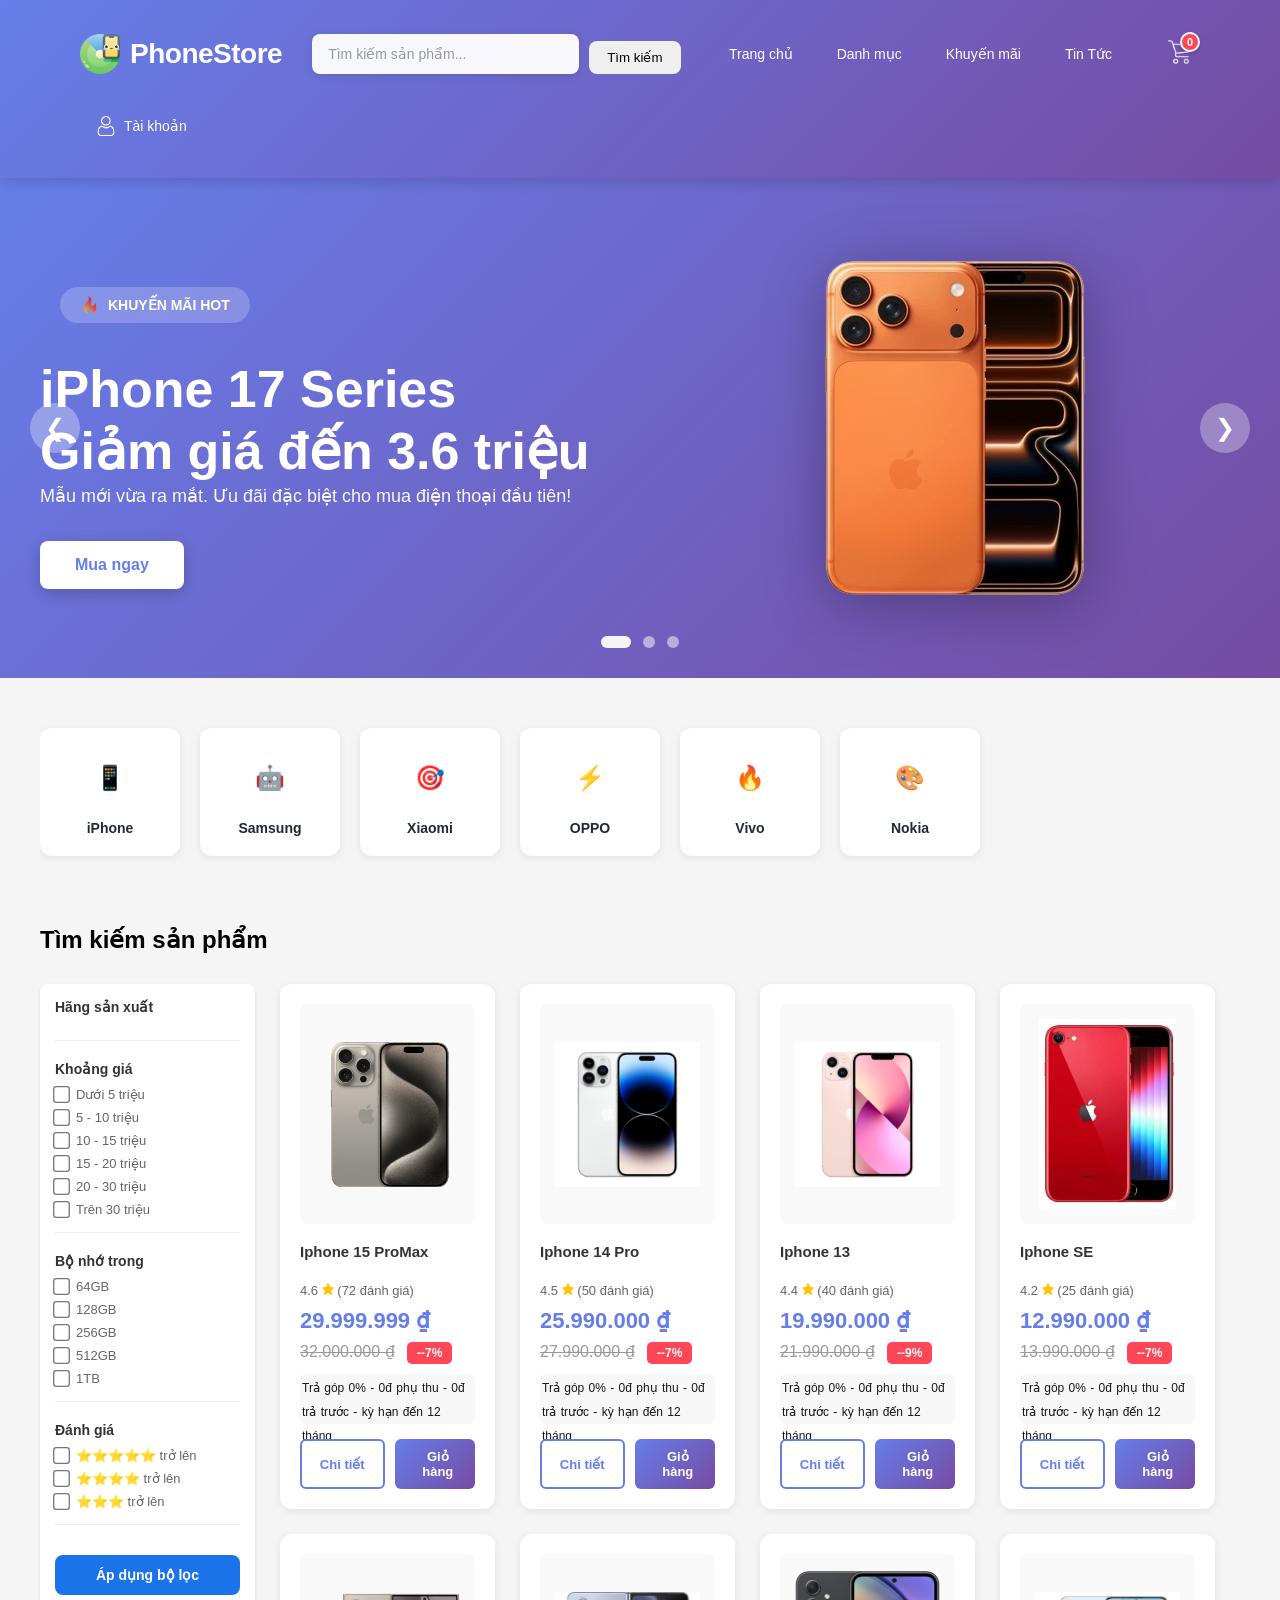
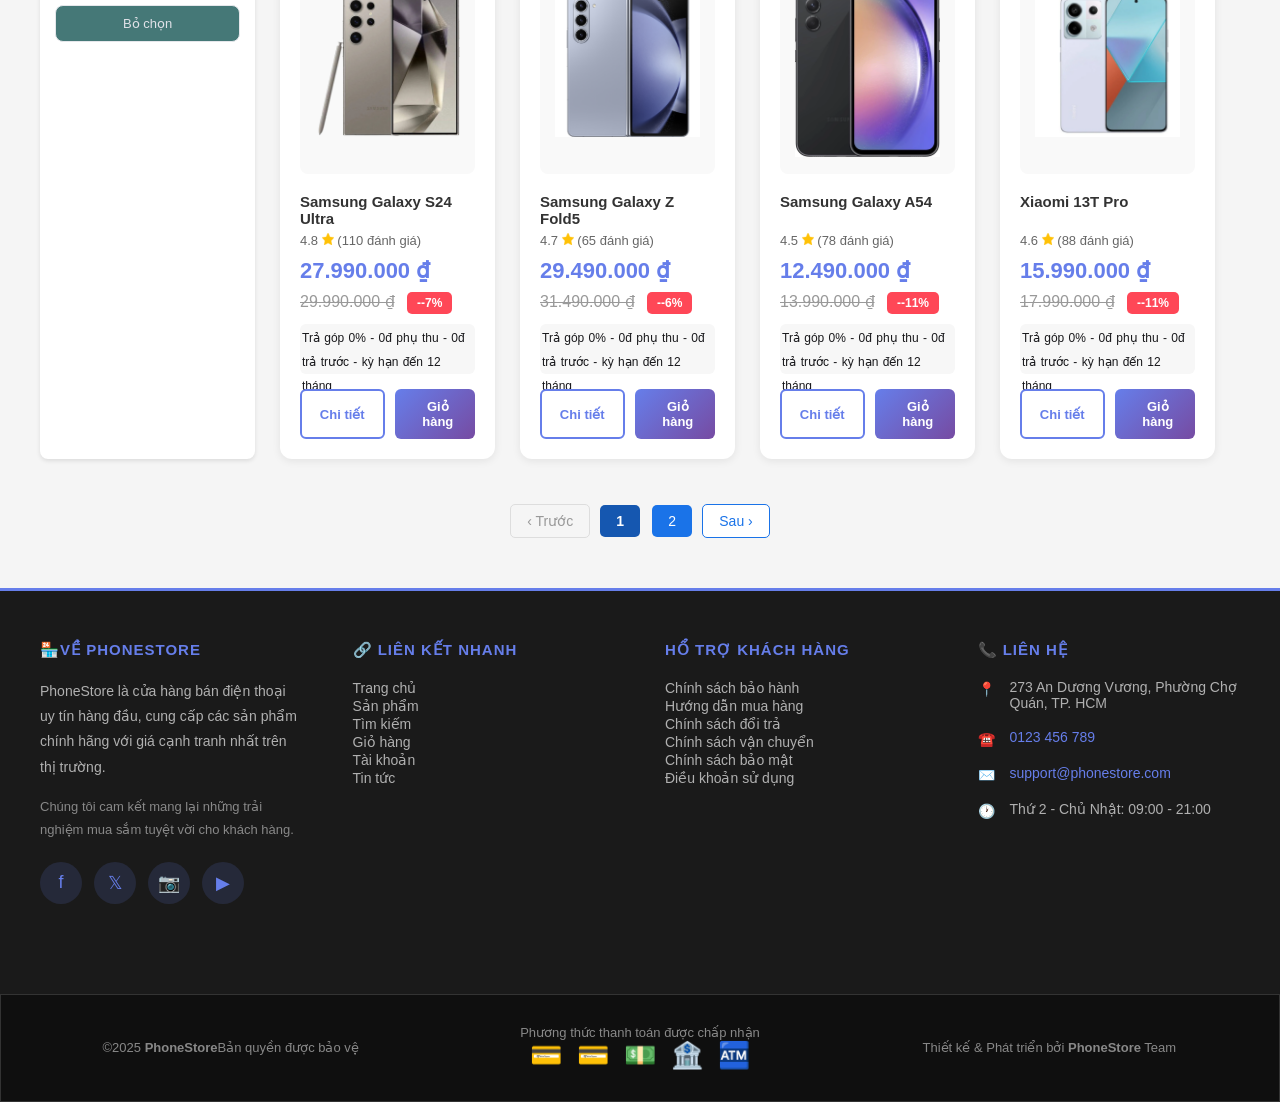
==== commit 97575100: "update khủng bố" ====
--- a/index.html
+++ b/index.html
@@ -22,7 +22,7 @@
     <div class="header-top">
       <!-- Logo -->
       <div class="logo">
-        <a href="index.html">📱PhoneStore</a>
+        <a href="index.html"><img src="./assets/images/icons/logo-web.png" alt="PhoneStore Logo" style="height: 40px;">PhoneStore</a>
       </div>
       <!-- Thanh tìm kiếm (Thanh Nhàn) -->
       <div class="search-bar-wrapper">
--- a/assets/css/duyddawng-components.css
+++ b/assets/css/duyddawng-components.css
@@ -135,6 +135,15 @@
     letter-spacing: -0.5px;
     /* không cho xuống hàng  */
     white-space: nowrap;
+    /* Căn chỉnh logo và chữ thẳng hàng */
+    display: flex;
+    align-items: center;
+    gap: 10px;
+}
+
+.logo a img {
+    vertical-align: middle;
+    display: inline-block;
 }
 /* thanh tìm kiếm  */
 .search-bar {
@@ -455,22 +464,38 @@
 /* Dropdown menu - Thiết kế lại cho hợp lý */
 .dropdown-menu {
     position: absolute;
-    top: calc(100% + 10px);
+    top: calc(100% + 15px);
     right: 0;
     background: white;
     border-radius: 12px;
     box-shadow: 0 8px 24px rgba(0, 0, 0, 0.15);
-    min-width: 200px;
-    padding: 8px 0;
+    min-width: 240px;
+    padding: 12px 0;
     z-index: 1002;
     opacity: 0;
     visibility: hidden;
     transform: translateY(-10px);
     transition: all 0.3s ease;
     pointer-events: none;
+    /* Thêm vùng buffer để tránh mất khi di chuột */
+    margin-top: -10px;
+    padding-top: 20px;
+}
+
+/* Vùng vô hình để nối account button và dropdown */
+.dropdown-menu::after {
+    content: "";
+    position: absolute;
+    top: -15px;
+    left: 0;
+    right: 0;
+    height: 15px;
+    background: transparent;
+    min-width: 100%;
 }
 
 .user-acount-area:hover .dropdown-menu,
+.user-acount-area .dropdown-menu:hover,
 .user-acount-area .dropdown-menu.show {
     opacity: 1;
     visibility: visible;
@@ -491,6 +516,15 @@
     border-bottom: 8px solid white;
 }
 
+.dropdown-menu::after {
+    content: "";
+    position: absolute;
+    right: 20px;
+    top: -8px;
+    width: 100%;
+    height: 8px;
+}
+
 .dropdown-menu ul {
     list-style: none;
     margin: 0;
@@ -509,14 +543,20 @@
     width: 100%;
     border: none;
     background: none;
+    padding: 16px 24px;
+    text-align: left;
+    font-size: 16px;
     padding: 12px 20px;
-    text-align: left;
-    font-size: 14px;
+    font-size: 14px;
+    font-weight: 600;
     color: #1f2937;
     cursor: pointer;
     transition: all 0.2s ease;
     display: flex;
     align-items: center;
+    gap: 12px;
+    font-weight: 500;
+    justify-content: flex-end;
     gap: 10px;
 }
 
@@ -536,9 +576,11 @@
 /* Icon cho các menu item */
 .dropdown-menu ul li button::before {
     content: "";
-    width: 18px;
-    height: 18px;
+    width: 20px;
+    height: 20px;
     display: inline-block;
+    font-size: 20px;
+    line-height: 20px;
 }
 
 .dropdown-menu ul li #profile::before {
@@ -563,14 +605,12 @@
 
 /* Style cho nút đăng nhập/đăng ký khi chưa đăng nhập */
 .dropdown-menu ul li #sign-in {
-    background-color: #1f2937;
-    color: white;
     font-weight: 600;
 }
 
 .dropdown-menu ul li #sign-in:hover {
-    background-color: #374151;
-    color: white;
+    background-color: #f3f4f6;
+    border-color: #d1d5db;
 }
 
 .dropdown-menu ul li #sign-up {
--- a/assets/css/tuankhoi-user.css
+++ b/assets/css/tuankhoi-user.css
@@ -396,9 +396,14 @@
     background-color: white;
     top: 50%;
     right: 15px;
-    transform:translateY(-50%);
+    transform:translate(110%,-50%);
     border-radius: 10px;
     z-index: 1002;
+    transition: transform 1s ease;
+}
+
+#update-form.open {
+    transform:translate(0,-50%);
 }
 
 #update-form fieldset {
@@ -475,7 +480,13 @@
     left: 50%;
     transform: translate(-50%, -50%);
     border-radius: 15px;
+    opacity: 0;
     padding: 10px;
+    transition: opacity 0.5s;
+}
+
+#reset-password-form.open {
+    opacity: 1;
 }
 
 #reset-password-form .close-form {
@@ -545,6 +556,12 @@
     cursor: default;
 }
 
+@media screen and (max-width: 1627px){
+    #user-container {
+        width: 80%;
+    }
+}
+
 @media screen and (max-width: 1317px){
     #user-container {
         width: 90%;
@@ -566,7 +583,7 @@
     }
 }
 
-@media screen and (max-width: 768px) {
+@media screen and (max-width: 775px) {
     main {
         margin-top: 3%;
         margin-bottom: 5%;
--- a/assets/css/nt_nhan-search_bar.css
+++ b/assets/css/nt_nhan-search_bar.css
@@ -119,8 +119,10 @@
 }
 
 .search-product-content .product-card {
-  flex: 0 0 calc(100%/4);
+  flex: 0 0 calc((100%/4) - 25px);
   display: inline-block;
+  min-width: 0;
+  max-width: none;
 }
 
 .search-product-pagination {
@@ -197,7 +199,9 @@
 
 @media (max-width: 992px) {
   .search-product-content .product-card {
-    flex: 0 0 calc(100%/3);
+    flex: 0 0 calc((100%/3) - 25px);
+    min-width: 0;
+    max-width: none;
   }
 }
 
@@ -224,7 +228,9 @@
     margin-top: 0;
   }
   .search-product-content .product-card {
-    flex: 0 0 calc(100%/2);
+    flex: 0 0 calc((100%/2) - 25px);
+    min-width: 0;
+    max-width: none;
   }
 }
 
@@ -236,7 +242,9 @@
     margin: 16px 0;
   }
   .search-product-content .product-card {
-    flex: 0 0 calc((100%/4));
+    flex: 0 0 calc((100%/2) - 25px);
+    min-width: 0;
+    max-width: none;
   }
   .search-product-pagination {
     gap: 6px;
